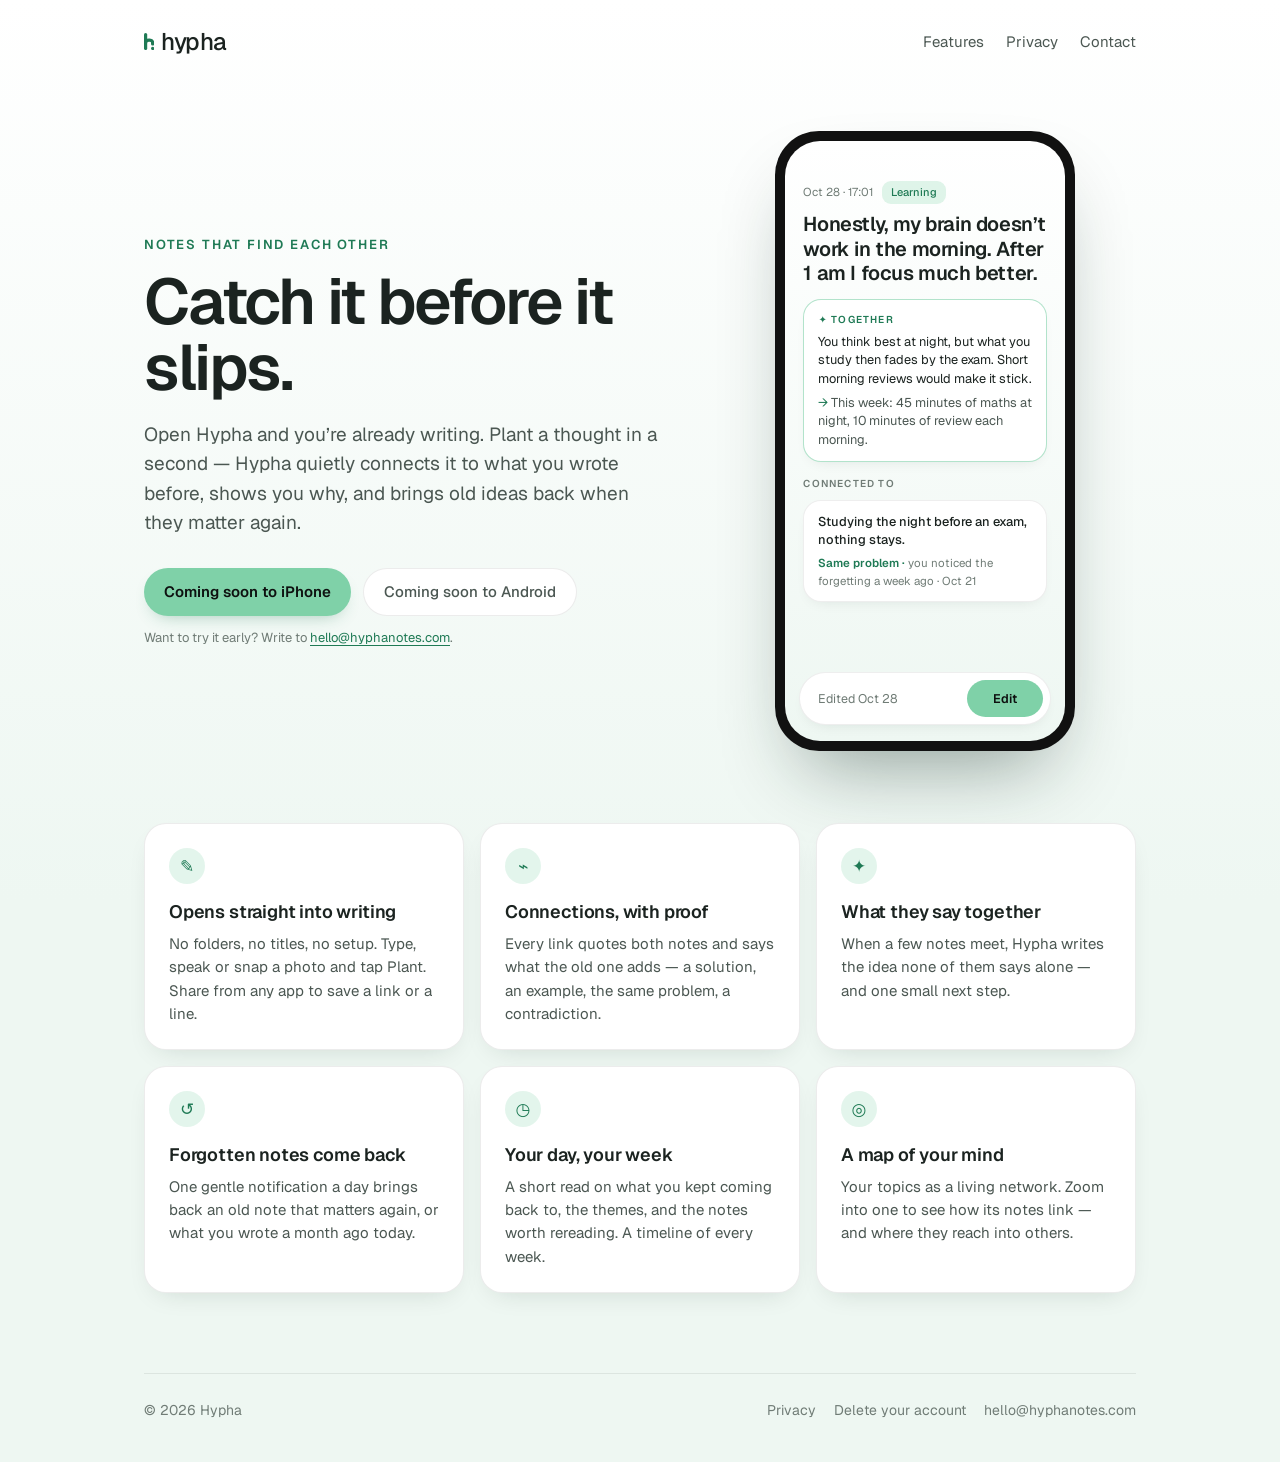
==== index.html @ 8966460c "Add files via upload" ====
<!doctype html>
<html lang="en">
<head>
<meta charset="utf-8">
<meta name="viewport" content="width=device-width, initial-scale=1">
<title>Hypha — notes that find each other</title>
<meta name="description" content="Plant a thought in a second. Hypha connects it to what you wrote before and brings old ideas back when they matter.">
<meta name="theme-color" content="#7FD1A8">
<link rel="icon" href="/favicon.png">
<link rel="apple-touch-icon" href="/apple-touch-icon.png">
<meta property="og:title" content="Hypha — notes that find each other">
<meta property="og:description" content="Plant a thought in a second. Hypha connects it to what you wrote before and brings old ideas back when they matter.">
<meta property="og:image" content="https://hyphanotes.com/icon-512.png">
<link rel="preconnect" href="https://fonts.googleapis.com">
<link rel="preconnect" href="https://fonts.gstatic.com" crossorigin>
<link href="https://fonts.googleapis.com/css2?family=Geist:wght@400;500;600&display=swap" rel="stylesheet">
<link rel="stylesheet" href="/style.css">
</head>
<body>
<div class="wrap">
<header class="top">
  <a class="lockup" href="/"><svg viewBox="308 172 408 680" aria-hidden="true"><path class="mark" d="M372 236 L372 788" stroke-width="128" stroke-linecap="round"/><path class="mark" d="M372 560 C372 430,652 410,652 560 L652 610" stroke-width="128" stroke-linecap="round"/><circle class="dot" cx="652" cy="788" r="64"/></svg>hypha</a>
  <nav class="nav"><a href="/#features">Features</a><a href="/privacy">Privacy</a><a href="mailto:hello@hyphanotes.com">Contact</a></nav>
</header>
<main>
<section class="hero">
  <div>
    <div class="eyebrow">Notes that find each other</div>
    <h1>Catch it before it slips.</h1>
    <p class="lede">Open Hypha and you’re already writing. Plant a thought in a second — Hypha quietly connects it to what you wrote before, shows you why, and brings old ideas back when they matter again.</p>
    <div class="stores">
      <span class="pill primary">Coming soon to iPhone</span>
      <span class="pill ghost">Coming soon to Android</span>
    </div>
    <p class="soon">Want to try it early? Write to <a href="mailto:hello@hyphanotes.com">hello@hyphanotes.com</a>.</p>
  </div>
  <div class="phone" aria-hidden="true">
    <div class="screen">
      <div class="meta">Oct 28 · 17:01 <span class="tag">Learning</span></div>
      <h3>Honestly, my brain doesn’t work in the morning. After 1 am I focus much better.</h3>
      <div class="card together">
        <div class="eb">✦ TOGETHER</div>
        <p>You think best at night, but what you study then fades by the exam. Short morning reviews would make it stick.</p>
        <p style="color:#4b5752"><span style="color:#1f7a55">→</span> This week: 45 minutes of maths at night, 10 minutes of review each morning.</p>
      </div>
      <div class="label">CONNECTED TO</div>
      <div class="card">
        <p style="margin:0;font-weight:500">Studying the night before an exam, nothing stays.</p>
        <div class="why"><b>Same problem ·</b> you noticed the forgetting a week ago · Oct 21</div>
      </div>
      <div class="bar"><span>Edited Oct 28</span><span>Edit</span></div>
    </div>
  </div>
</section>

<section class="features" id="features">
  <div class="feature"><div class="ico">✎</div><h2>Opens straight into writing</h2><p>No folders, no titles, no setup. Type, speak or snap a photo and tap Plant. Share from any app to save a link or a line.</p></div>
  <div class="feature"><div class="ico">⌁</div><h2>Connections, with proof</h2><p>Every link quotes both notes and says what the old one adds — a solution, an example, the same problem, a contradiction.</p></div>
  <div class="feature"><div class="ico">✦</div><h2>What they say together</h2><p>When a few notes meet, Hypha writes the idea none of them says alone — and one small next step.</p></div>
  <div class="feature"><div class="ico">↺</div><h2>Forgotten notes come back</h2><p>One gentle notification a day brings back an old note that matters again, or what you wrote a month ago today.</p></div>
  <div class="feature"><div class="ico">◷</div><h2>Your day, your week</h2><p>A short read on what you kept coming back to, the themes, and the notes worth rereading. A timeline of every week.</p></div>
  <div class="feature"><div class="ico">◎</div><h2>A map of your mind</h2><p>Your topics as a living network. Zoom into one to see how its notes link — and where they reach into others.</p></div>
</section>
</main>
<footer>
  <span>© 2026 Hypha</span>
  <span><a href="/privacy">Privacy</a><a href="/delete">Delete your account</a><a href="mailto:hello@hyphanotes.com">hello@hyphanotes.com</a></span>
</footer>
</div>
</body>
</html>
---- style.css ----
/* Hypha · hyphanotes.com — same tokens as the app (Mint #7FD1A8, Ink #0E1110) */
:root {
  --bg-top: #ffffff;
  --bg-bottom: #eef7f2;
  --text: #1b2320;
  --text2: #4b5752;
  --text3: #707c76;
  --accent: #1f7a55;
  --mint: #7fd1a8;
  --ink: #0e1110;
  --card: #ffffff;
  --line: rgba(14, 17, 16, .08);
  --shadow: 0 10px 28px -14px rgba(14, 40, 30, .18);
}
@media (prefers-color-scheme: dark) {
  :root {
    --bg-top: #0e1110;
    --bg-bottom: #0e1110;
    --text: #eef2ef;
    --text2: #b9c2bd;
    --text3: #87918c;
    --accent: #7fd1a8;
    --card: #181d1b;
    --line: rgba(255, 255, 255, .08);
    --shadow: 0 12px 30px -14px rgba(0, 0, 0, .7);
  }
}

* { box-sizing: border-box; margin: 0; padding: 0; }
html { -webkit-text-size-adjust: 100%; }
body {
  font-family: "Geist", "Inter", system-ui, -apple-system, "Segoe UI", sans-serif;
  color: var(--text);
  background: var(--bg-bottom) linear-gradient(var(--bg-top), var(--bg-bottom) 900px) no-repeat;
  line-height: 1.55;
  min-height: 100vh;
}
@media (prefers-color-scheme: dark) {
  body { background: #0e1110 radial-gradient(1200px 600px at 50% -200px, rgba(127, 209, 168, .10), transparent 70%) no-repeat; }
}
a { color: var(--accent); text-decoration-thickness: 1px; text-underline-offset: 3px; }

.wrap { max-width: 1040px; margin: 0 auto; padding: 0 24px; }

/* header */
.top { display: flex; align-items: center; justify-content: space-between; padding: 26px 0; }
.lockup { display: inline-flex; align-items: flex-start; color: var(--text); text-decoration: none; font-weight: 500; font-size: 24px; letter-spacing: -.02em; line-height: 1.3; }
.lockup svg { margin-top: calc(24px * .295); height: calc(24px * .71); width: auto; margin-right: calc(24px * .30); }
.lockup .mark { fill: none; stroke: var(--accent); }
.lockup .dot { fill: var(--accent); }
.nav { display: flex; gap: 22px; font-size: 15px; }
.nav a { color: var(--text2); text-decoration: none; }
.nav a:hover { color: var(--text); }

/* hero */
.hero { display: grid; grid-template-columns: 1.1fr .9fr; gap: 56px; align-items: center; padding: 48px 0 72px; }
.eyebrow { font-size: 13px; letter-spacing: .14em; text-transform: uppercase; color: var(--accent); font-weight: 600; }
h1 { font-size: clamp(40px, 6vw, 64px); line-height: 1.04; letter-spacing: -.035em; font-weight: 600; margin: 14px 0 18px; }
.lede { font-size: 19px; color: var(--text2); max-width: 30em; }
.stores { display: flex; gap: 12px; flex-wrap: wrap; margin-top: 30px; }
.pill { display: inline-flex; align-items: center; gap: 10px; height: 48px; padding: 0 20px; border-radius: 24px; font-size: 15px; font-weight: 600; text-decoration: none; }
.pill.primary { background: var(--mint); color: var(--ink); box-shadow: 0 8px 18px -10px rgba(31, 122, 85, .45); }
.pill.ghost { background: var(--card); color: var(--text2); border: 1px solid var(--line); font-weight: 500; }
.soon { font-size: 13px; color: var(--text3); margin-top: 12px; }

/* phone mock */
.phone { justify-self: center; width: 300px; border-radius: 44px; padding: 10px; background: #111; box-shadow: 0 40px 80px -30px rgba(14, 40, 30, .45); }
.screen { border-radius: 35px; overflow: hidden; background: linear-gradient(#fff, #eef7f2); color: #1b2320; padding: 40px 18px 84px; min-height: 600px; position: relative; font-size: 14px; }
.screen .meta { font-size: 11.5px; color: #707c76; }
.screen .tag { display: inline-block; padding: 3px 9px; border-radius: 9px; background: rgba(127, 209, 168, .25); color: #1f7a55; font-weight: 500; font-size: 11px; margin-left: 6px; }
.screen h3 { font-size: 20px; line-height: 1.22; letter-spacing: -.02em; font-weight: 600; margin: 8px 0 14px; }
.card { background: #fff; border: 1px solid rgba(14, 17, 16, .07); border-radius: 18px; padding: 12px 14px; box-shadow: 0 6px 16px -10px rgba(14, 40, 30, .16); margin-bottom: 10px; }
.card.together { border-color: rgba(127, 209, 168, .6); }
.card .eb { font-size: 10px; letter-spacing: .12em; font-weight: 600; color: #1f7a55; }
.card p { font-size: 12.8px; line-height: 1.45; margin-top: 5px; }
.card .why { font-size: 11.5px; color: #707c76; margin-top: 4px; }
.card .why b { color: #1f7a55; font-weight: 600; }
.label { font-size: 10px; letter-spacing: .12em; color: #707c76; font-weight: 600; margin: 14px 0 8px; }
.bar { position: absolute; left: 14px; right: 14px; bottom: 16px; display: flex; align-items: center; justify-content: space-between; background: #fff; border: 1px solid rgba(14, 17, 16, .07); border-radius: 30px; padding: 7px 7px 7px 18px; box-shadow: 0 6px 16px -10px rgba(14, 40, 30, .16); font-size: 12.5px; color: #707c76; }
.bar span:last-child { background: #7fd1a8; color: #0e1110; font-weight: 600; padding: 9px 26px; border-radius: 20px; }

/* features */
.features { display: grid; grid-template-columns: repeat(3, 1fr); gap: 16px; padding-bottom: 80px; }
.feature { background: var(--card); border: 1px solid var(--line); border-radius: 22px; padding: 24px; box-shadow: var(--shadow); }
.feature .ico { width: 36px; height: 36px; border-radius: 18px; background: rgba(127, 209, 168, .22); display: flex; align-items: center; justify-content: center; color: var(--accent); font-size: 17px; margin-bottom: 14px; }
.feature h2 { font-size: 18px; letter-spacing: -.01em; font-weight: 600; margin-bottom: 6px; }
.feature p { font-size: 15px; color: var(--text2); }

/* long text pages */
.doc { max-width: 720px; padding: 30px 0 80px; }
.doc h1 { font-size: clamp(34px, 5vw, 46px); }
.doc .updated { color: var(--text3); font-size: 14px; margin-bottom: 30px; }
.doc .summary { background: var(--card); border: 1px solid var(--line); border-radius: 20px; padding: 20px 22px; box-shadow: var(--shadow); margin-bottom: 36px; }
.doc .summary li { margin: 4px 0 4px 18px; color: var(--text2); }
.doc h2 { font-size: 21px; letter-spacing: -.01em; font-weight: 600; margin: 34px 0 10px; }
.doc p, .doc li { font-size: 16px; color: var(--text2); }
.doc p + p { margin-top: 10px; }
.doc ul { margin: 8px 0 0 20px; }
.doc li { margin: 5px 0; }
.doc strong { color: var(--text); font-weight: 600; }
.steps { counter-reset: s; list-style: none; margin: 14px 0 0 !important; }
.steps li { counter-increment: s; position: relative; padding-left: 40px; margin: 12px 0; }
.steps li::before { content: counter(s); position: absolute; left: 0; top: 0; width: 26px; height: 26px; border-radius: 13px; background: var(--mint); color: var(--ink); font-weight: 600; font-size: 14px; display: flex; align-items: center; justify-content: center; }

footer { border-top: 1px solid var(--line); padding: 26px 0 40px; font-size: 14px; color: var(--text3); display: flex; justify-content: space-between; gap: 16px; flex-wrap: wrap; }
footer a { color: var(--text3); text-decoration: none; margin-left: 18px; }
footer a:hover { color: var(--text); }

@media (max-width: 860px) {
  .hero { grid-template-columns: 1fr; gap: 44px; padding-top: 24px; }
  .features { grid-template-columns: 1fr; }
  .nav { gap: 14px; font-size: 14px; }
  footer a { margin: 0 14px 0 0; }
}
@media (max-width: 380px) {
  .phone { width: 100%; }
}
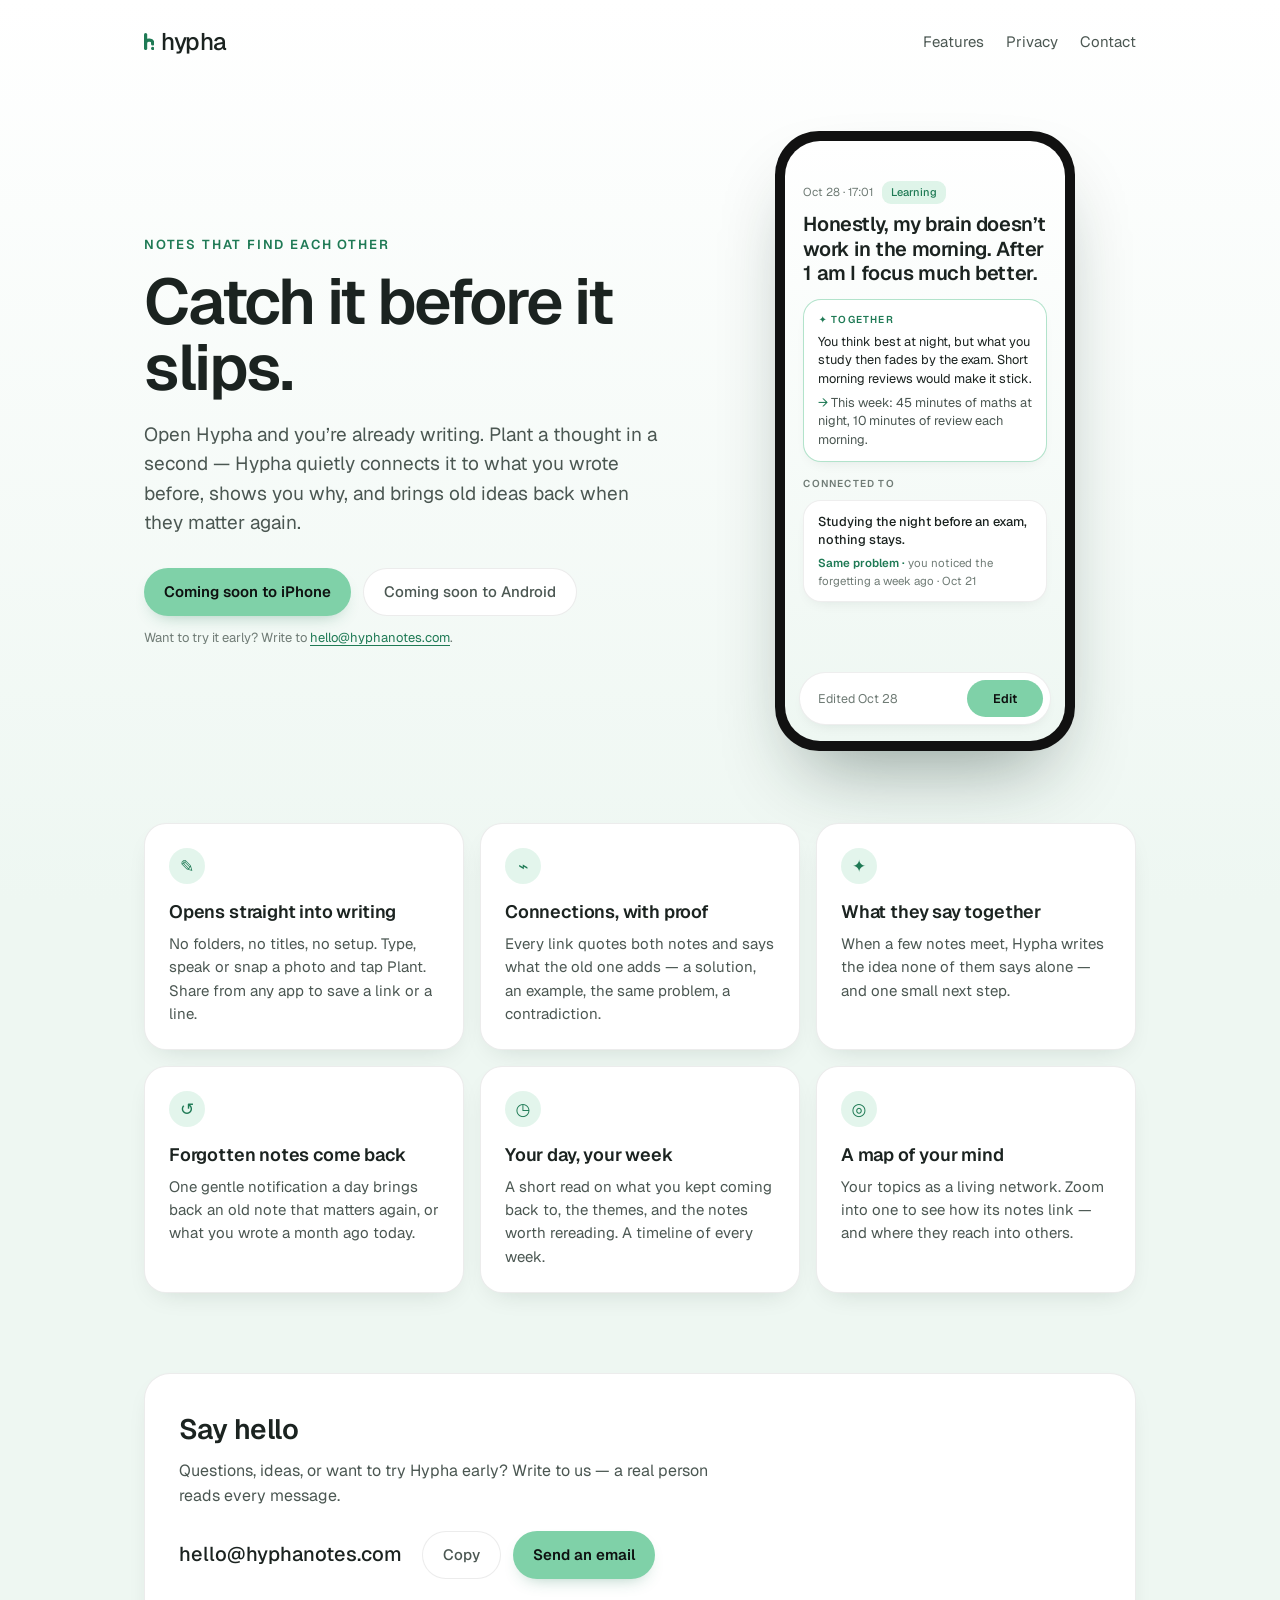
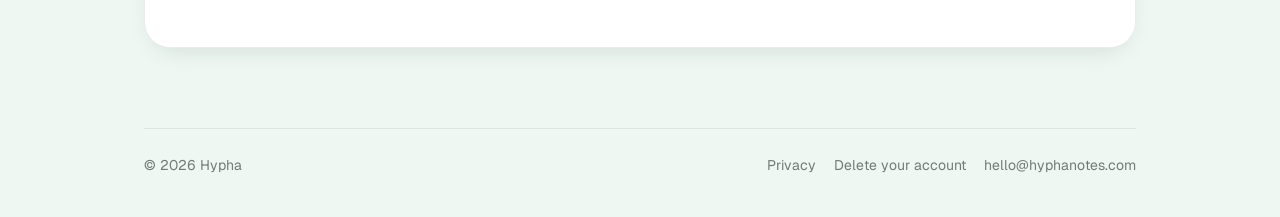
==== commit bdd41f55: "Add files via upload" ====
--- a/index.html
+++ b/index.html
@@ -20,7 +20,7 @@
 <div class="wrap">
 <header class="top">
   <a class="lockup" href="/"><svg viewBox="308 172 408 680" aria-hidden="true"><path class="mark" d="M372 236 L372 788" stroke-width="128" stroke-linecap="round"/><path class="mark" d="M372 560 C372 430,652 410,652 560 L652 610" stroke-width="128" stroke-linecap="round"/><circle class="dot" cx="652" cy="788" r="64"/></svg>hypha</a>
-  <nav class="nav"><a href="/#features">Features</a><a href="/privacy">Privacy</a><a href="mailto:hello@hyphanotes.com">Contact</a></nav>
+  <nav class="nav"><a href="/#features">Features</a><a href="/privacy">Privacy</a><a href="/#contact">Contact</a></nav>
 </header>
 <main>
 <section class="hero">
@@ -61,6 +61,32 @@
   <div class="feature"><div class="ico">◷</div><h2>Your day, your week</h2><p>A short read on what you kept coming back to, the themes, and the notes worth rereading. A timeline of every week.</p></div>
   <div class="feature"><div class="ico">◎</div><h2>A map of your mind</h2><p>Your topics as a living network. Zoom into one to see how its notes link — and where they reach into others.</p></div>
 </section>
+
+<section class="contact" id="contact">
+  <h2>Say hello</h2>
+  <p>Questions, ideas, or want to try Hypha early? Write to us — a real person reads every message.</p>
+  <div class="mail">
+    <span class="addr" id="addr">hello@hyphanotes.com</span>
+    <button class="pill ghost" type="button" id="copy">Copy</button>
+    <a class="pill primary" href="mailto:hello@hyphanotes.com">Send an email</a>
+  </div>
+  <p class="soon" id="copied" aria-live="polite"></p>
+</section>
+<script>
+  document.getElementById('copy').addEventListener('click', async () => {
+    const out = document.getElementById('copied');
+    try {
+      await navigator.clipboard.writeText('hello@hyphanotes.com');
+      out.textContent = 'Copied — paste it into your email.';
+    } catch (e) {
+      // Older browsers: select the address so it can be copied by hand.
+      const r = document.createRange();
+      r.selectNodeContents(document.getElementById('addr'));
+      const sel = window.getSelection(); sel.removeAllRanges(); sel.addRange(r);
+      out.textContent = 'Selected — press Ctrl+C (or ⌘C) to copy.';
+    }
+  });
+</script>
 </main>
 <footer>
   <span>© 2026 Hypha</span>
--- a/style.css
+++ b/style.css
@@ -86,6 +86,15 @@
 .feature h2 { font-size: 18px; letter-spacing: -.01em; font-weight: 600; margin-bottom: 6px; }
 .feature p { font-size: 15px; color: var(--text2); }
 
+/* contact */
+.contact { background: var(--card); border: 1px solid var(--line); border-radius: 26px; box-shadow: var(--shadow); padding: 34px; margin-bottom: 80px; scroll-margin-top: 24px; }
+.contact h2 { font-size: 28px; letter-spacing: -.02em; font-weight: 600; margin-bottom: 8px; }
+.contact > p { color: var(--text2); font-size: 16px; max-width: 34em; }
+.contact .mail { display: flex; flex-wrap: wrap; align-items: center; gap: 12px; margin-top: 22px; }
+.contact .addr { font-size: 20px; font-weight: 500; color: var(--text); margin-right: 8px; user-select: all; }
+.contact button.pill { font-family: inherit; cursor: pointer; }
+.contact .soon { min-height: 1.4em; }
+
 /* long text pages */
 .doc { max-width: 720px; padding: 30px 0 80px; }
 .doc h1 { font-size: clamp(34px, 5vw, 46px); }
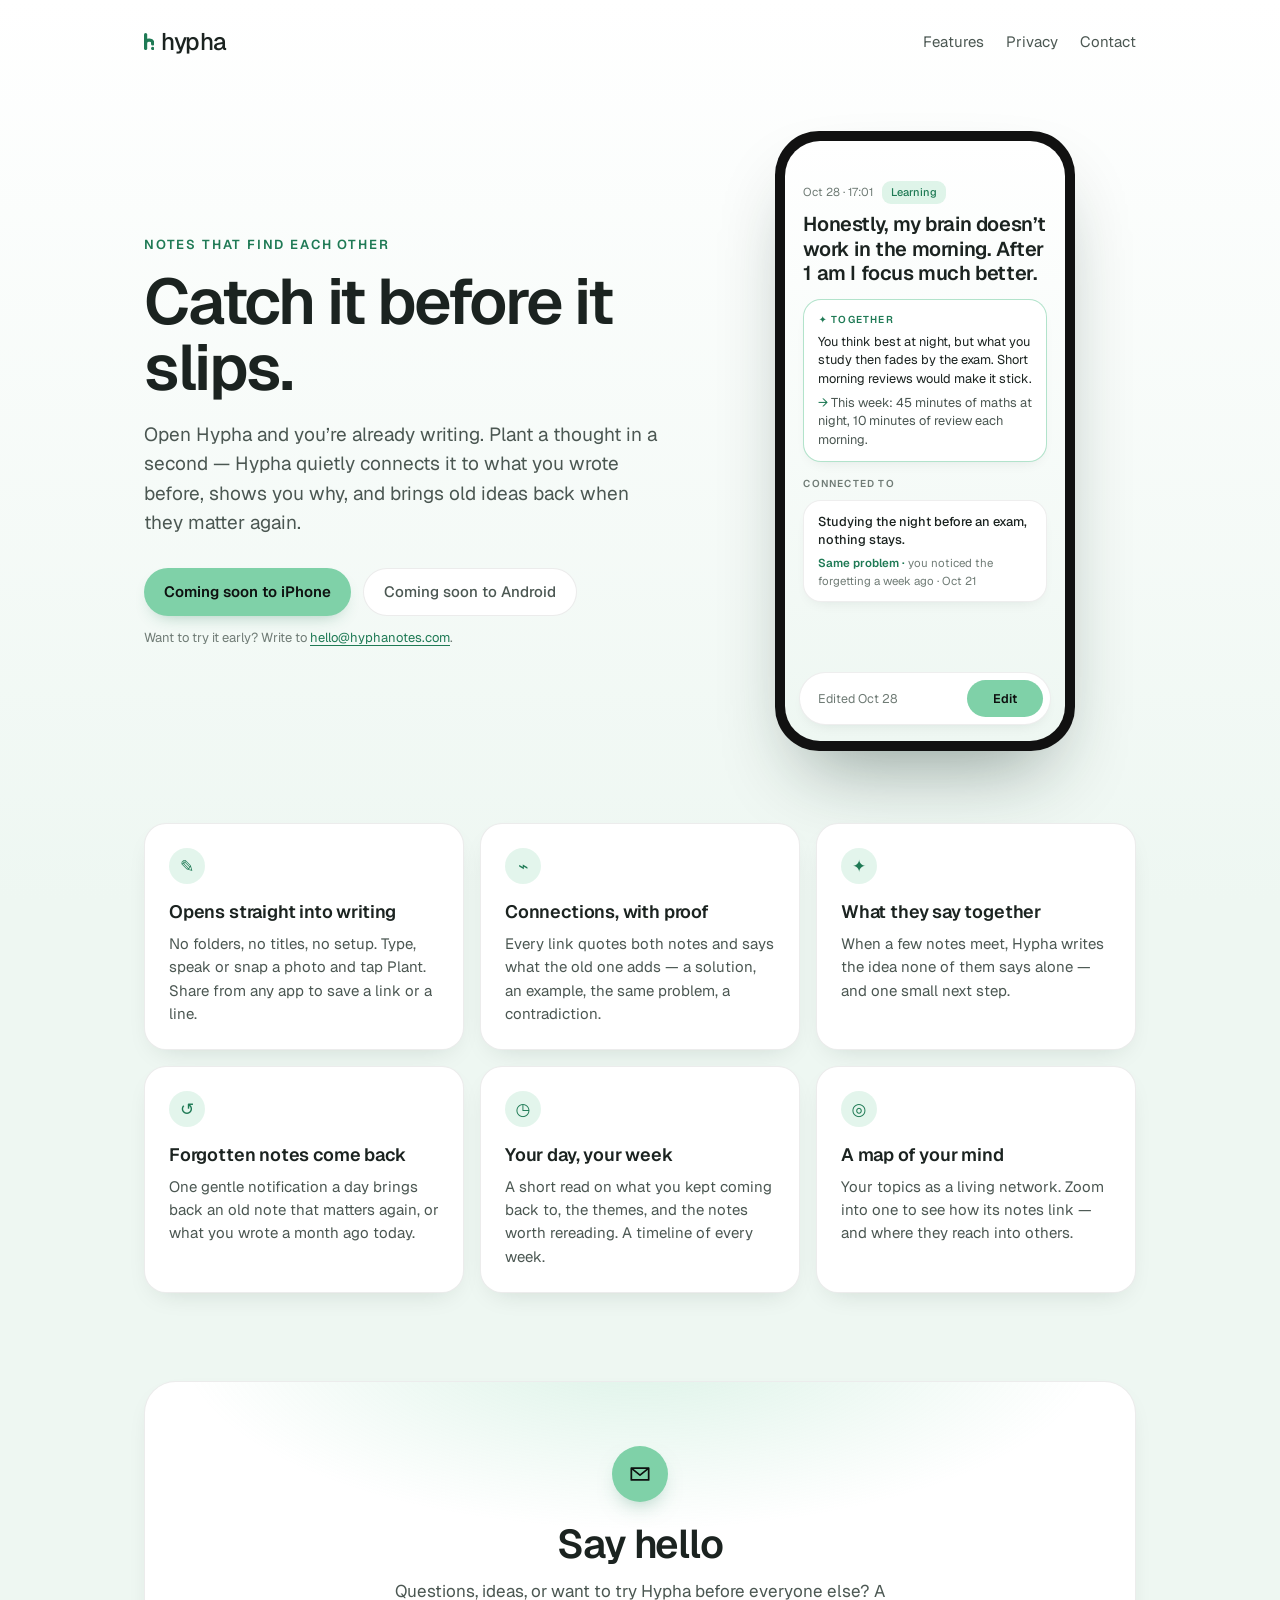
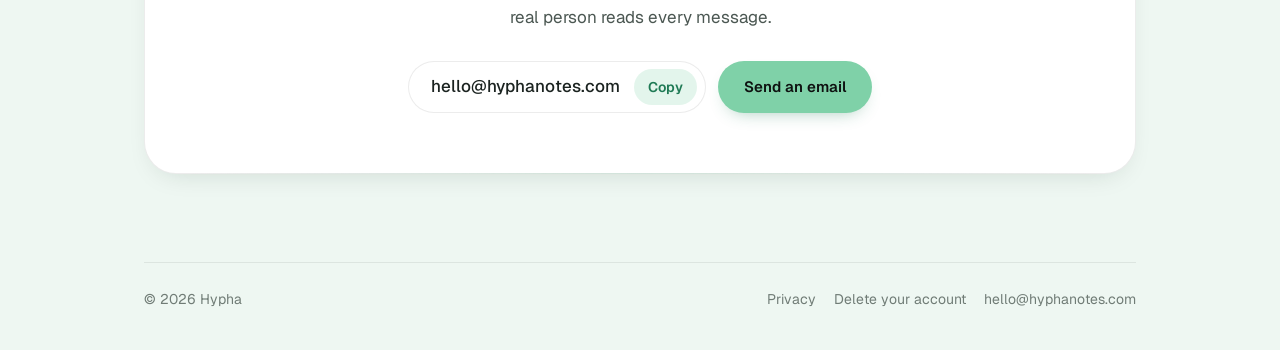
==== commit 5af999e3: "Add files via upload" ====
--- a/index.html
+++ b/index.html
@@ -14,7 +14,7 @@
 <link rel="preconnect" href="https://fonts.googleapis.com">
 <link rel="preconnect" href="https://fonts.gstatic.com" crossorigin>
 <link href="https://fonts.googleapis.com/css2?family=Geist:wght@400;500;600&display=swap" rel="stylesheet">
-<link rel="stylesheet" href="/style.css">
+<link rel="stylesheet" href="/style.css?v=3">
 </head>
 <body>
 <div class="wrap">
@@ -63,29 +63,36 @@
 </section>
 
 <section class="contact" id="contact">
+  <div class="contact-mark" aria-hidden="true">
+    <svg viewBox="0 0 24 24"><path d="M4 6.5h16v11H4z" fill="none" stroke="currentColor" stroke-width="1.6" stroke-linejoin="round"/><path d="M4.5 7l7.5 6 7.5-6" fill="none" stroke="currentColor" stroke-width="1.6" stroke-linecap="round" stroke-linejoin="round"/></svg>
+  </div>
   <h2>Say hello</h2>
-  <p>Questions, ideas, or want to try Hypha early? Write to us — a real person reads every message.</p>
+  <p>Questions, ideas, or want to try Hypha before everyone else? A real person reads every message.</p>
   <div class="mail">
-    <span class="addr" id="addr">hello@hyphanotes.com</span>
-    <button class="pill ghost" type="button" id="copy">Copy</button>
+    <button class="addr" type="button" id="copy" title="Copy address">
+      <span id="addr">hello@hyphanotes.com</span>
+      <span class="copy-label" id="copyLabel">Copy</span>
+    </button>
     <a class="pill primary" href="mailto:hello@hyphanotes.com">Send an email</a>
   </div>
-  <p class="soon" id="copied" aria-live="polite"></p>
 </section>
 <script>
-  document.getElementById('copy').addEventListener('click', async () => {
-    const out = document.getElementById('copied');
-    try {
-      await navigator.clipboard.writeText('hello@hyphanotes.com');
-      out.textContent = 'Copied — paste it into your email.';
-    } catch (e) {
-      // Older browsers: select the address so it can be copied by hand.
-      const r = document.createRange();
-      r.selectNodeContents(document.getElementById('addr'));
-      const sel = window.getSelection(); sel.removeAllRanges(); sel.addRange(r);
-      out.textContent = 'Selected — press Ctrl+C (or ⌘C) to copy.';
-    }
-  });
+  (function () {
+    const btn = document.getElementById('copy'), label = document.getElementById('copyLabel');
+    btn.addEventListener('click', async () => {
+      try {
+        await navigator.clipboard.writeText('hello@hyphanotes.com');
+        label.textContent = 'Copied ✓';
+      } catch (e) {
+        const r = document.createRange();
+        r.selectNodeContents(document.getElementById('addr'));
+        const sel = window.getSelection(); sel.removeAllRanges(); sel.addRange(r);
+        label.textContent = 'Press Ctrl+C';
+      }
+      btn.classList.add('done');
+      setTimeout(() => { label.textContent = 'Copy'; btn.classList.remove('done'); }, 2200);
+    });
+  })();
 </script>
 </main>
 <footer>
--- a/style.css
+++ b/style.css
@@ -87,13 +87,39 @@
 .feature p { font-size: 15px; color: var(--text2); }
 
 /* contact */
-.contact { background: var(--card); border: 1px solid var(--line); border-radius: 26px; box-shadow: var(--shadow); padding: 34px; margin-bottom: 80px; scroll-margin-top: 24px; }
-.contact h2 { font-size: 28px; letter-spacing: -.02em; font-weight: 600; margin-bottom: 8px; }
-.contact > p { color: var(--text2); font-size: 16px; max-width: 34em; }
-.contact .mail { display: flex; flex-wrap: wrap; align-items: center; gap: 12px; margin-top: 22px; }
-.contact .addr { font-size: 20px; font-weight: 500; color: var(--text); margin-right: 8px; user-select: all; }
-.contact button.pill { font-family: inherit; cursor: pointer; }
-.contact .soon { min-height: 1.4em; }
+.contact {
+  position: relative; overflow: hidden; text-align: center;
+  padding: 64px 28px 60px; margin: 8px 0 88px; scroll-margin-top: 24px;
+  border-radius: 32px; border: 1px solid var(--line); box-shadow: var(--shadow);
+  background: radial-gradient(640px 260px at 50% -40px, rgba(127, 209, 168, .28), transparent 72%), var(--card);
+}
+.contact-mark {
+  width: 56px; height: 56px; margin: 0 auto 20px; border-radius: 28px;
+  display: flex; align-items: center; justify-content: center;
+  background: var(--mint); color: var(--ink);
+  box-shadow: 0 10px 24px -12px rgba(31, 122, 85, .6);
+}
+.contact-mark svg { width: 26px; height: 26px; }
+.contact h2 { font-size: clamp(30px, 4vw, 40px); letter-spacing: -.03em; font-weight: 600; line-height: 1.1; }
+.contact > p { color: var(--text2); font-size: 17px; max-width: 30em; margin: 12px auto 0; }
+.contact .mail { display: flex; flex-wrap: wrap; justify-content: center; align-items: center; gap: 12px; margin-top: 30px; }
+.contact .addr {
+  display: inline-flex; align-items: center; gap: 14px; height: 52px; padding: 0 8px 0 22px;
+  border-radius: 26px; border: 1px solid var(--line); background: var(--bg-top);
+  font-family: inherit; font-size: 17px; font-weight: 500; line-height: 1; color: var(--text); cursor: pointer;
+  transition: border-color .2s, transform .15s;
+}
+.contact .addr:hover { border-color: var(--accent); }
+.contact .addr:active { transform: scale(.98); }
+.contact .copy-label {
+  height: 36px; padding: 0 14px; border-radius: 18px; display: inline-flex; align-items: center;
+  background: rgba(127, 209, 168, .22); color: var(--accent); font-size: 14px; font-weight: 600;
+}
+.contact .addr.done .copy-label { background: var(--mint); color: var(--ink); }
+.contact .pill.primary { height: 52px; padding: 0 26px; border-radius: 26px; }
+@media (prefers-color-scheme: dark) {
+  .contact .addr { background: #121614; }
+}
 
 /* long text pages */
 .doc { max-width: 720px; padding: 30px 0 80px; }
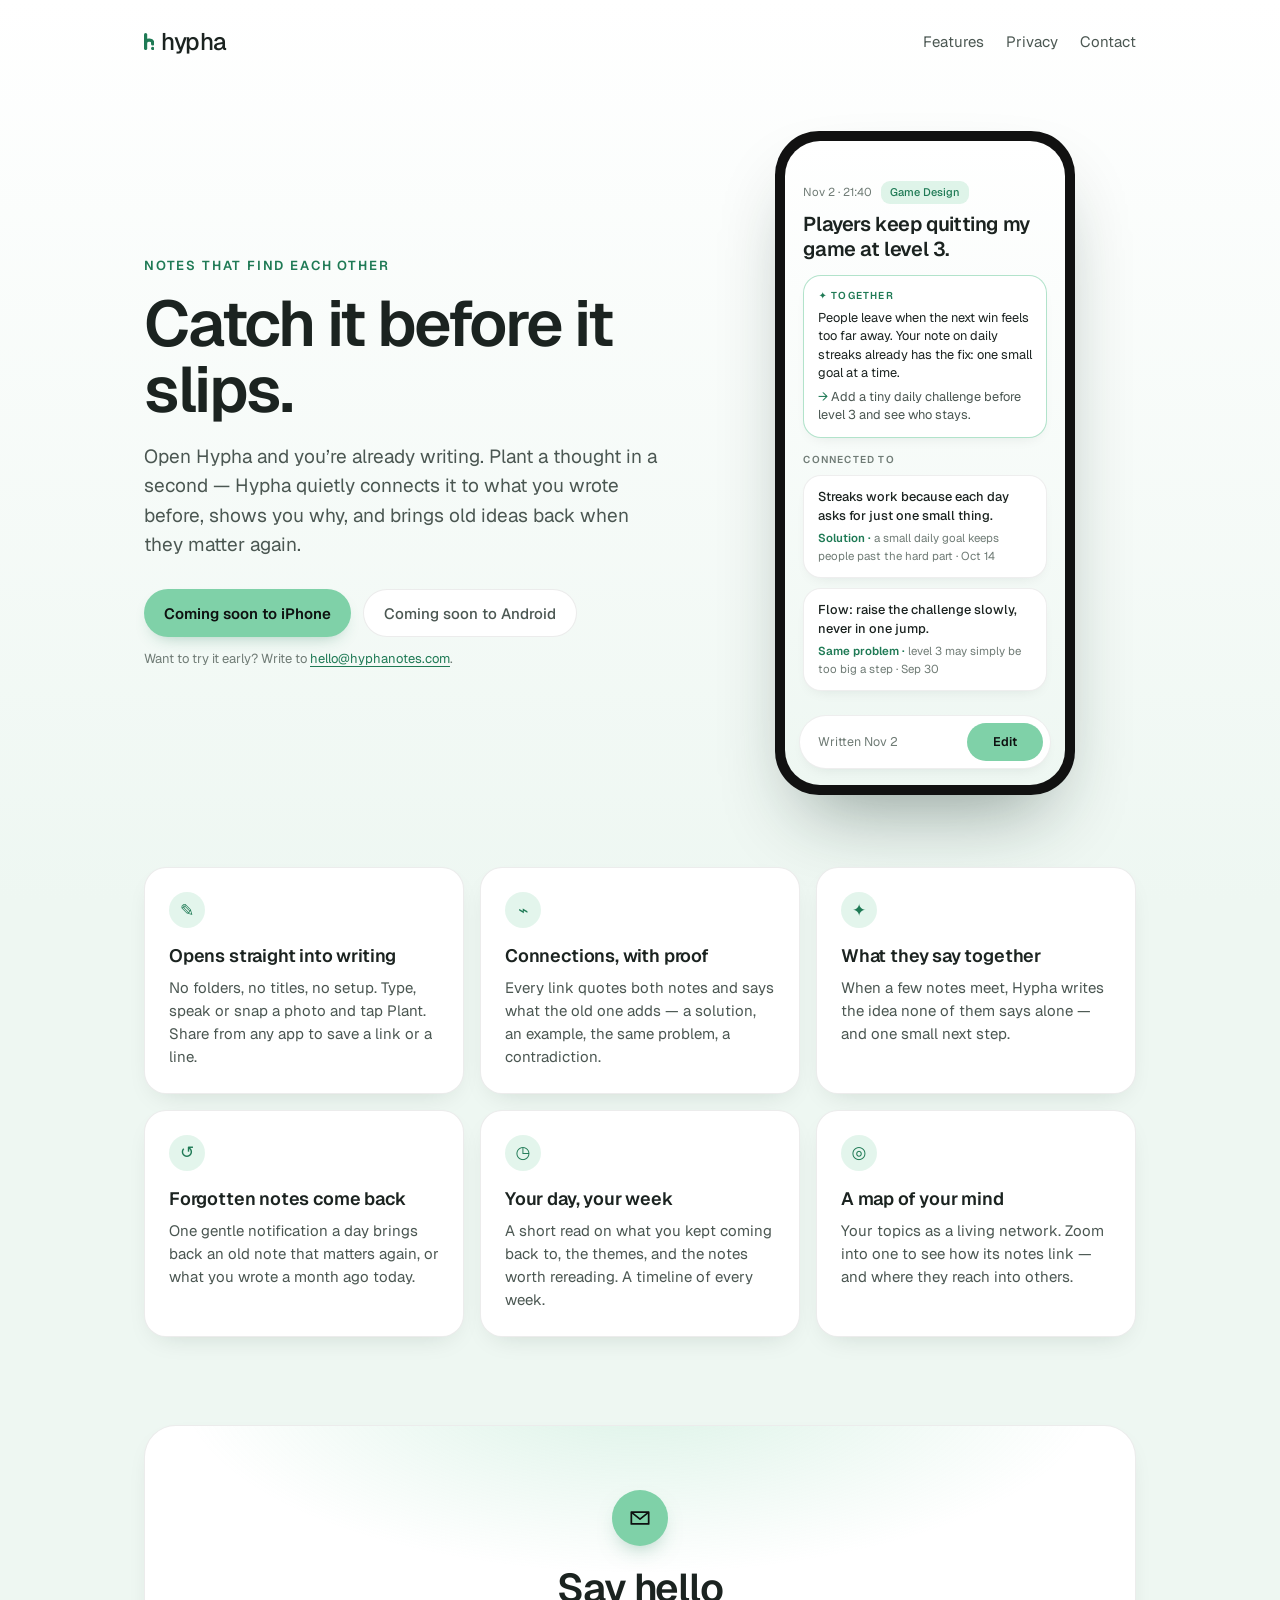
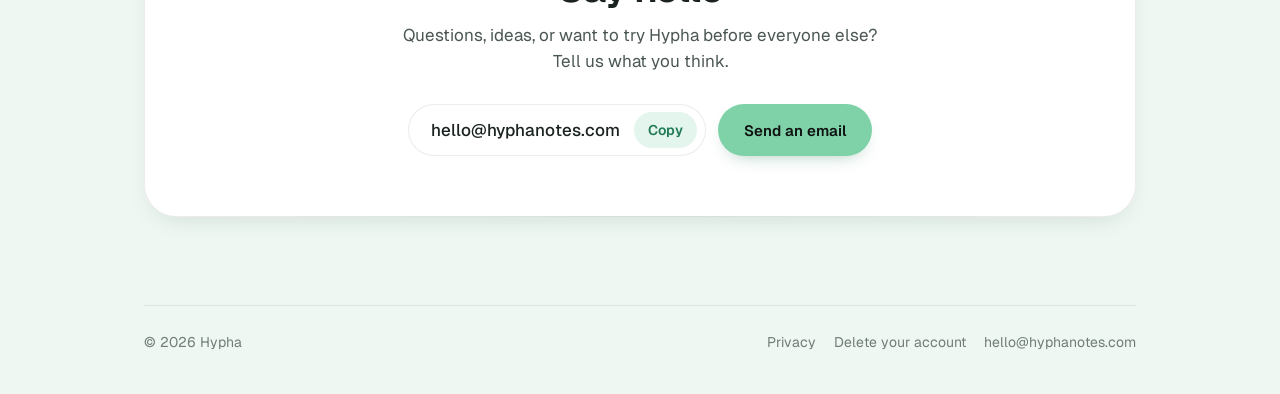
==== commit 1a53c0c4: "Add files via upload" ====
--- a/index.html
+++ b/index.html
@@ -14,7 +14,7 @@
 <link rel="preconnect" href="https://fonts.googleapis.com">
 <link rel="preconnect" href="https://fonts.gstatic.com" crossorigin>
 <link href="https://fonts.googleapis.com/css2?family=Geist:wght@400;500;600&display=swap" rel="stylesheet">
-<link rel="stylesheet" href="/style.css?v=3">
+<link rel="stylesheet" href="/style.css?v=4">
 </head>
 <body>
 <div class="wrap">
@@ -36,19 +36,23 @@
   </div>
   <div class="phone" aria-hidden="true">
     <div class="screen">
-      <div class="meta">Oct 28 · 17:01 <span class="tag">Learning</span></div>
-      <h3>Honestly, my brain doesn’t work in the morning. After 1 am I focus much better.</h3>
+      <div class="meta">Nov 2 · 21:40 <span class="tag">Game Design</span></div>
+      <h3>Players keep quitting my game at level 3.</h3>
       <div class="card together">
         <div class="eb">✦ TOGETHER</div>
-        <p>You think best at night, but what you study then fades by the exam. Short morning reviews would make it stick.</p>
-        <p style="color:#4b5752"><span style="color:#1f7a55">→</span> This week: 45 minutes of maths at night, 10 minutes of review each morning.</p>
+        <p>People leave when the next win feels too far away. Your note on daily streaks already has the fix: one small goal at a time.</p>
+        <p style="color:#4b5752"><span style="color:#1f7a55">→</span> Add a tiny daily challenge before level 3 and see who stays.</p>
       </div>
       <div class="label">CONNECTED TO</div>
       <div class="card">
-        <p style="margin:0;font-weight:500">Studying the night before an exam, nothing stays.</p>
-        <div class="why"><b>Same problem ·</b> you noticed the forgetting a week ago · Oct 21</div>
+        <p style="margin:0;font-weight:500">Streaks work because each day asks for just one small thing.</p>
+        <div class="why"><b>Solution ·</b> a small daily goal keeps people past the hard part · Oct 14</div>
       </div>
-      <div class="bar"><span>Edited Oct 28</span><span>Edit</span></div>
+      <div class="card">
+        <p style="margin:0;font-weight:500">Flow: raise the challenge slowly, never in one jump.</p>
+        <div class="why"><b>Same problem ·</b> level 3 may simply be too big a step · Sep 30</div>
+      </div>
+      <div class="bar"><span>Written Nov 2</span><span>Edit</span></div>
     </div>
   </div>
 </section>
@@ -67,7 +71,7 @@
     <svg viewBox="0 0 24 24"><path d="M4 6.5h16v11H4z" fill="none" stroke="currentColor" stroke-width="1.6" stroke-linejoin="round"/><path d="M4.5 7l7.5 6 7.5-6" fill="none" stroke="currentColor" stroke-width="1.6" stroke-linecap="round" stroke-linejoin="round"/></svg>
   </div>
   <h2>Say hello</h2>
-  <p>Questions, ideas, or want to try Hypha before everyone else? A real person reads every message.</p>
+  <p>Questions, ideas, or want to try Hypha before everyone else?<br>Tell us what you think.</p>
   <div class="mail">
     <button class="addr" type="button" id="copy" title="Copy address">
       <span id="addr">hello@hyphanotes.com</span>
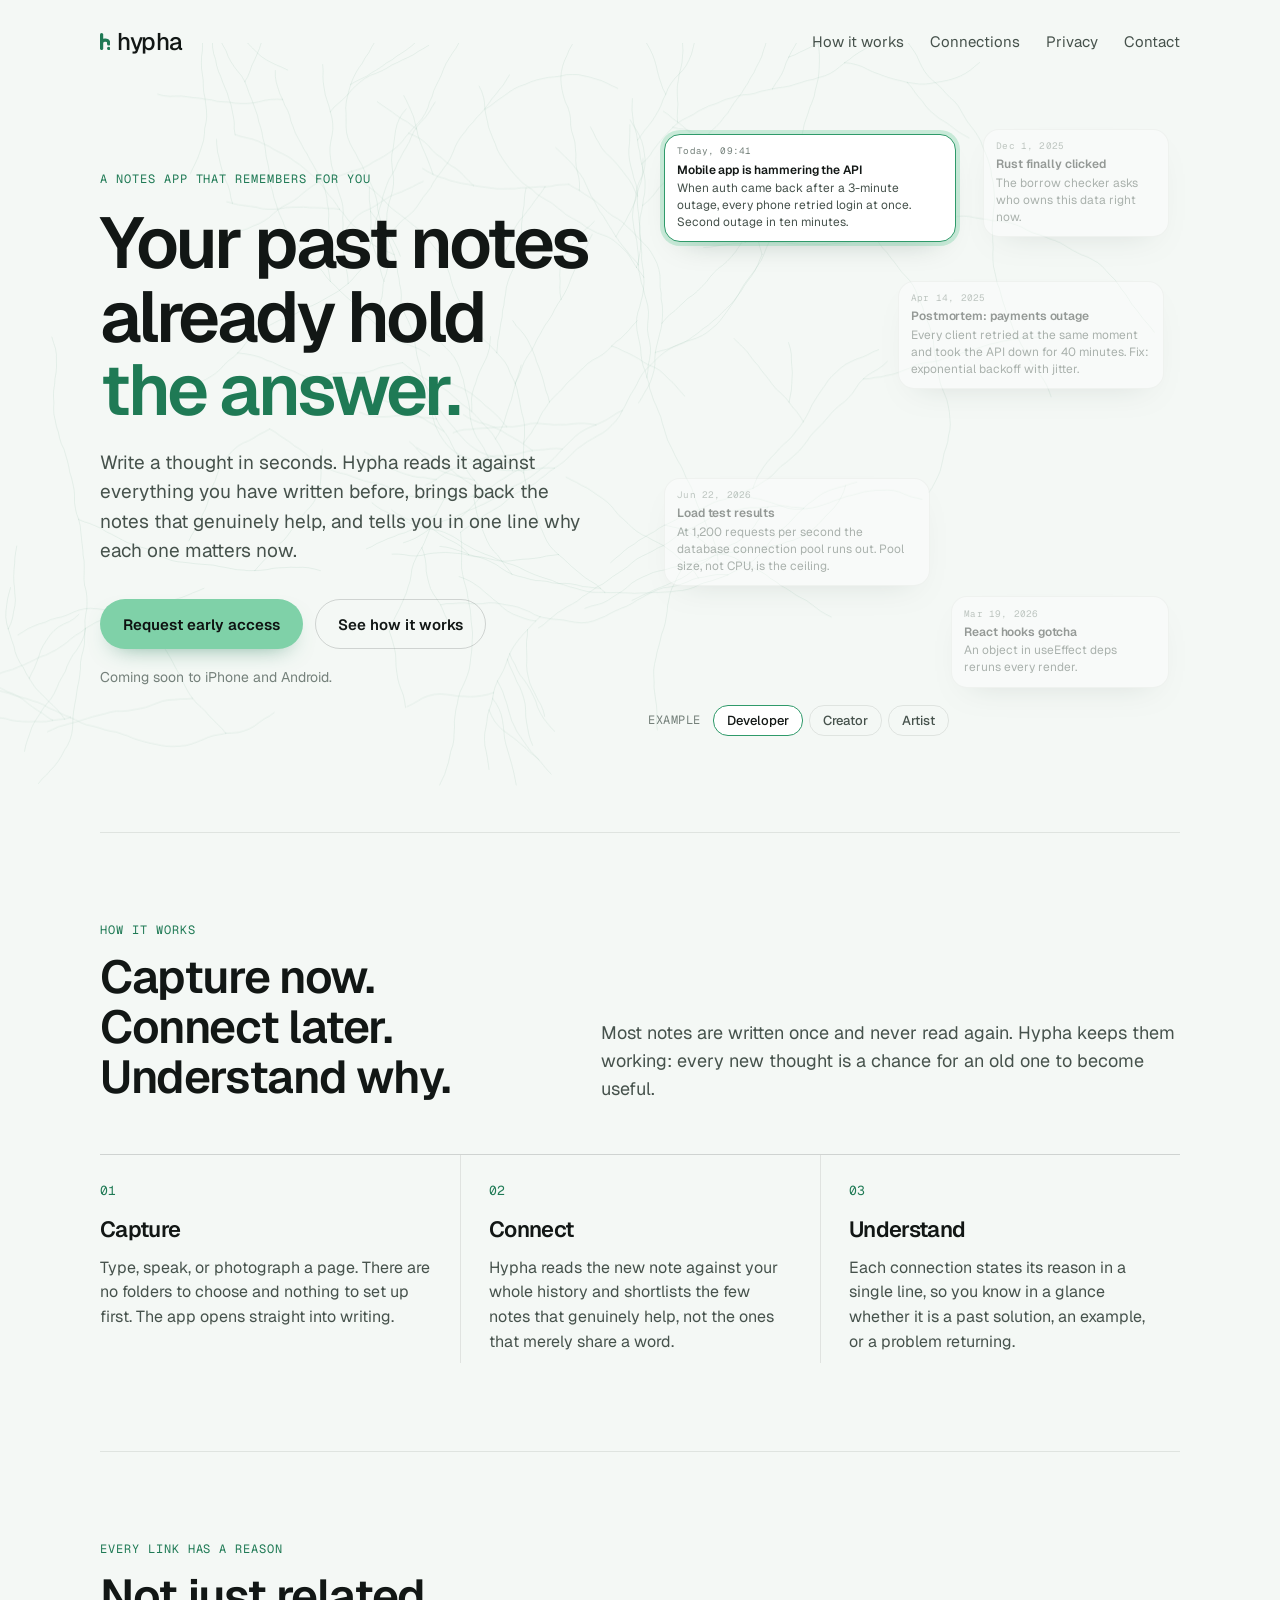
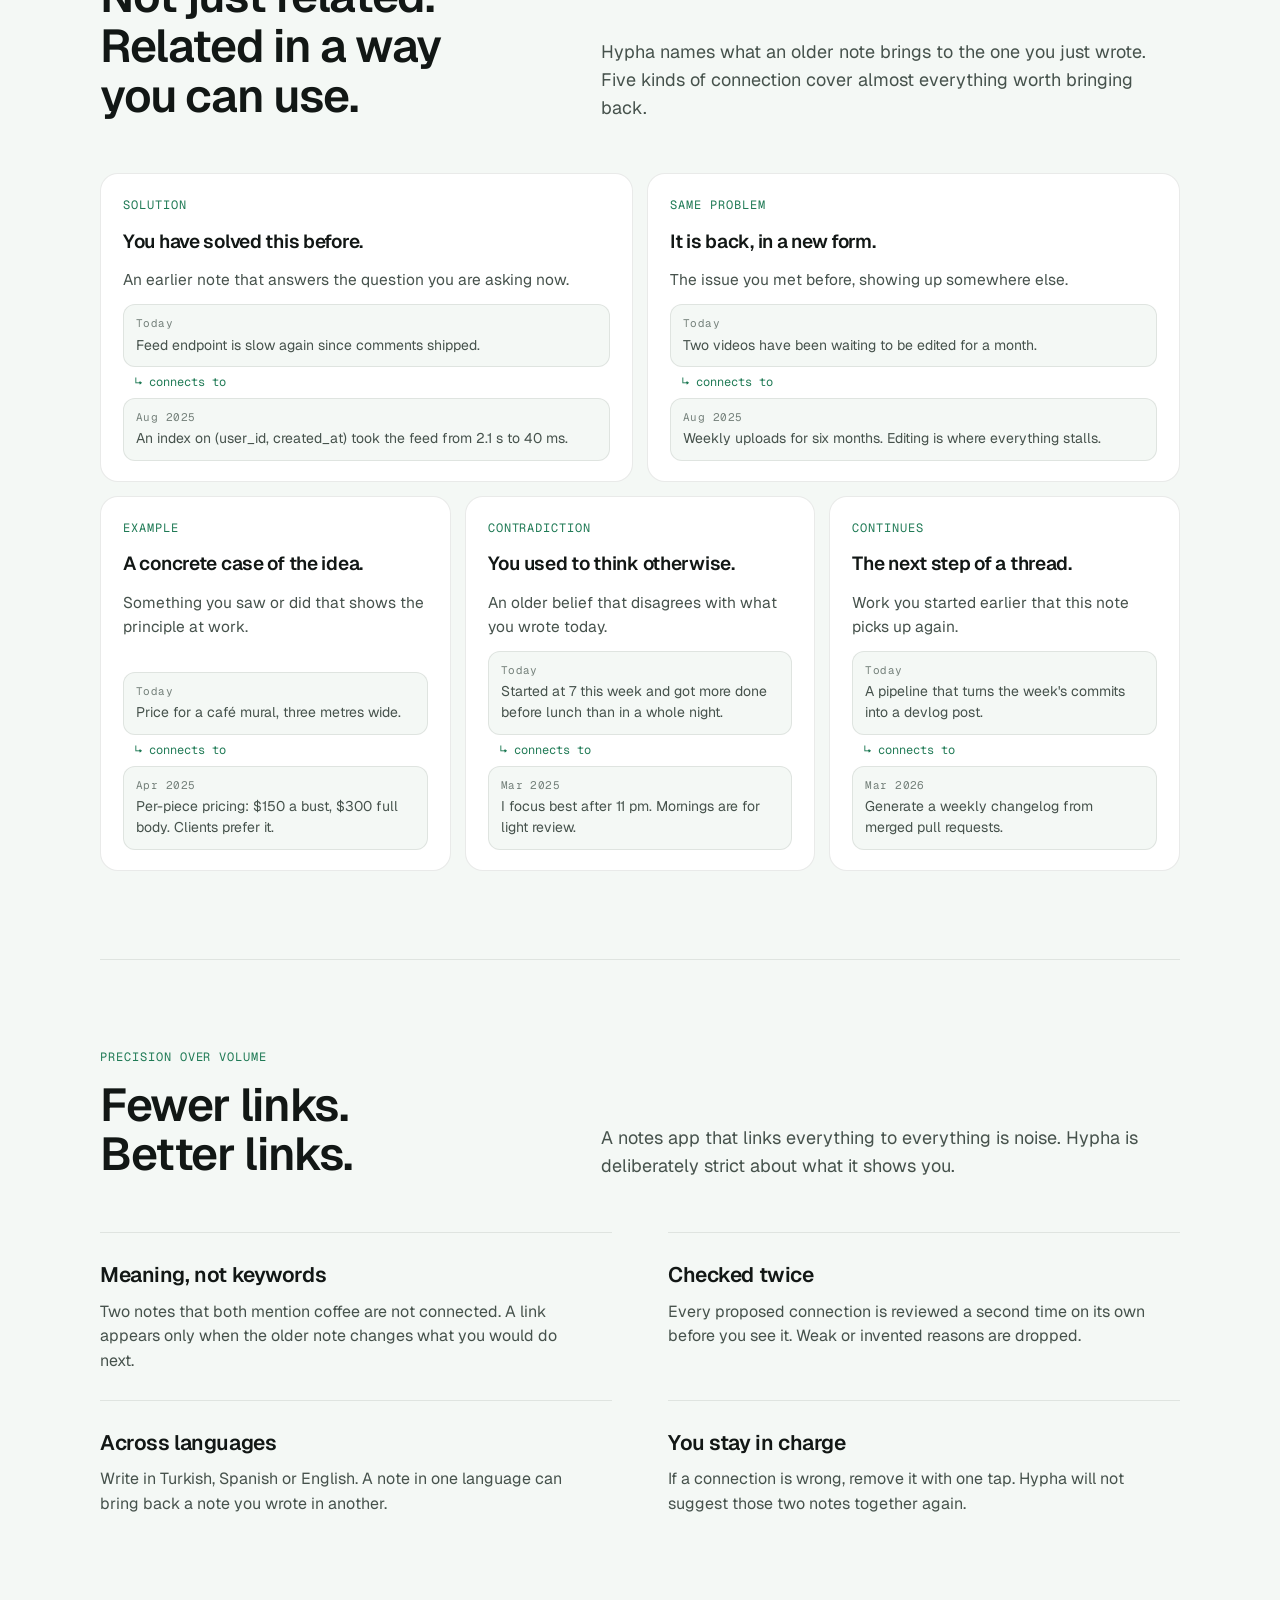
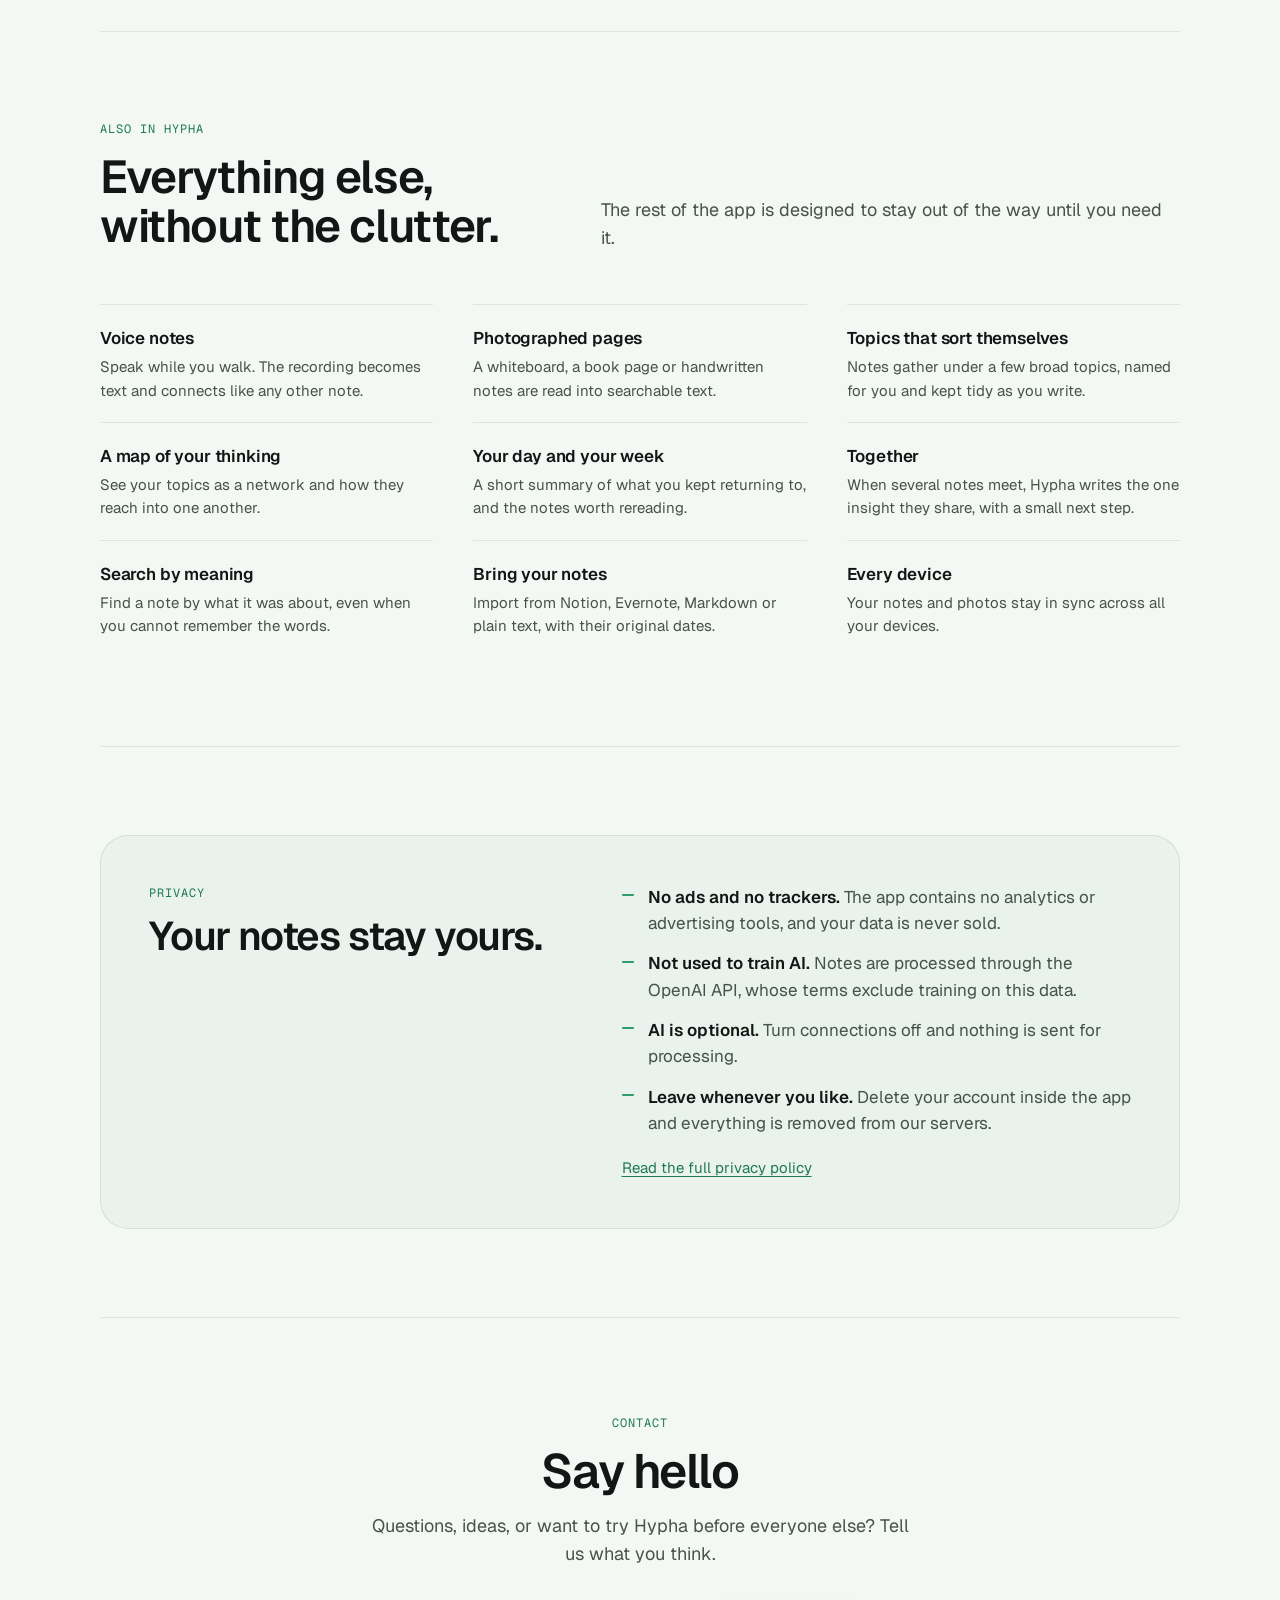
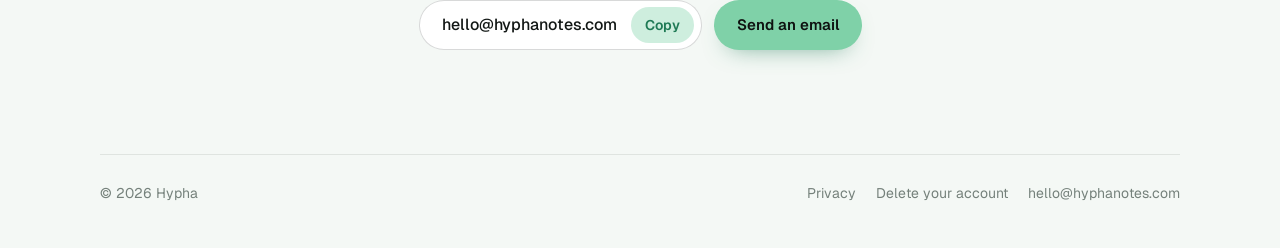
==== commit c47d0919: "Add files via upload" ====
--- a/index.html
+++ b/index.html
@@ -2,107 +2,361 @@
 <html lang="en">
 <head>
 <meta charset="utf-8">
-<meta name="viewport" content="width=device-width, initial-scale=1">
-<title>Hypha — notes that find each other</title>
-<meta name="description" content="Plant a thought in a second. Hypha connects it to what you wrote before and brings old ideas back when they matter.">
+<meta name="viewport" content="width=device-width, initial-scale=1, viewport-fit=cover">
+<title>Hypha · Notes that connect</title>
+<meta name="description" content="Hypha is a notes app that connects what you write today to what you wrote before, and tells you why each connection matters.">
 <meta name="theme-color" content="#7FD1A8">
 <link rel="icon" href="/favicon.png">
 <link rel="apple-touch-icon" href="/apple-touch-icon.png">
-<meta property="og:title" content="Hypha — notes that find each other">
-<meta property="og:description" content="Plant a thought in a second. Hypha connects it to what you wrote before and brings old ideas back when they matter.">
+<meta property="og:title" content="Hypha · Notes that connect">
+<meta property="og:description" content="Your past notes already hold the answer. Hypha finds them, and tells you why they matter now.">
 <meta property="og:image" content="https://hyphanotes.com/icon-512.png">
 <link rel="preconnect" href="https://fonts.googleapis.com">
 <link rel="preconnect" href="https://fonts.gstatic.com" crossorigin>
-<link href="https://fonts.googleapis.com/css2?family=Geist:wght@400;500;600&display=swap" rel="stylesheet">
-<link rel="stylesheet" href="/style.css?v=4">
+<link href="https://fonts.googleapis.com/css2?family=Geist:wght@400;500;600&family=Geist+Mono:wght@400;500&display=swap" rel="stylesheet">
+<link rel="stylesheet" href="/style.css?v=5">
 </head>
 <body>
 <div class="wrap">
 <header class="top">
-  <a class="lockup" href="/"><svg viewBox="308 172 408 680" aria-hidden="true"><path class="mark" d="M372 236 L372 788" stroke-width="128" stroke-linecap="round"/><path class="mark" d="M372 560 C372 430,652 410,652 560 L652 610" stroke-width="128" stroke-linecap="round"/><circle class="dot" cx="652" cy="788" r="64"/></svg>hypha</a>
-  <nav class="nav"><a href="/#features">Features</a><a href="/privacy">Privacy</a><a href="/#contact">Contact</a></nav>
+  <a class="lockup" href="/" aria-label="Hypha home"><svg viewBox="308 172 408 680" aria-hidden="true"><path class="mark" d="M372 236 L372 788" stroke-width="128" stroke-linecap="round"/><path class="mark" d="M372 560 C372 430,652 410,652 560 L652 610" stroke-width="128" stroke-linecap="round"/><circle class="dot" cx="652" cy="788" r="64"/></svg>hypha</a>
+  <nav class="nav"><a href="#how">How it works</a><a class="opt" href="#reasons">Connections</a><a href="/privacy">Privacy</a><a href="#contact">Contact</a></nav>
 </header>
+
 <main>
 <section class="hero">
+  <canvas class="field-bg" id="field" aria-hidden="true"></canvas>
   <div>
-    <div class="eyebrow">Notes that find each other</div>
-    <h1>Catch it before it slips.</h1>
-    <p class="lede">Open Hypha and you’re already writing. Plant a thought in a second — Hypha quietly connects it to what you wrote before, shows you why, and brings old ideas back when they matter again.</p>
-    <div class="stores">
-      <span class="pill primary">Coming soon to iPhone</span>
-      <span class="pill ghost">Coming soon to Android</span>
-    </div>
-    <p class="soon">Want to try it early? Write to <a href="mailto:hello@hyphanotes.com">hello@hyphanotes.com</a>.</p>
-  </div>
-  <div class="phone" aria-hidden="true">
-    <div class="screen">
-      <div class="meta">Nov 2 · 21:40 <span class="tag">Game Design</span></div>
-      <h3>Players keep quitting my game at level 3.</h3>
-      <div class="card together">
-        <div class="eb">✦ TOGETHER</div>
-        <p>People leave when the next win feels too far away. Your note on daily streaks already has the fix: one small goal at a time.</p>
-        <p style="color:#4b5752"><span style="color:#1f7a55">→</span> Add a tiny daily challenge before level 3 and see who stays.</p>
-      </div>
-      <div class="label">CONNECTED TO</div>
-      <div class="card">
-        <p style="margin:0;font-weight:500">Streaks work because each day asks for just one small thing.</p>
-        <div class="why"><b>Solution ·</b> a small daily goal keeps people past the hard part · Oct 14</div>
-      </div>
-      <div class="card">
-        <p style="margin:0;font-weight:500">Flow: raise the challenge slowly, never in one jump.</p>
-        <div class="why"><b>Same problem ·</b> level 3 may simply be too big a step · Sep 30</div>
-      </div>
-      <div class="bar"><span>Written Nov 2</span><span>Edit</span></div>
-    </div>
-  </div>
-</section>
-
-<section class="features" id="features">
-  <div class="feature"><div class="ico">✎</div><h2>Opens straight into writing</h2><p>No folders, no titles, no setup. Type, speak or snap a photo and tap Plant. Share from any app to save a link or a line.</p></div>
-  <div class="feature"><div class="ico">⌁</div><h2>Connections, with proof</h2><p>Every link quotes both notes and says what the old one adds — a solution, an example, the same problem, a contradiction.</p></div>
-  <div class="feature"><div class="ico">✦</div><h2>What they say together</h2><p>When a few notes meet, Hypha writes the idea none of them says alone — and one small next step.</p></div>
-  <div class="feature"><div class="ico">↺</div><h2>Forgotten notes come back</h2><p>One gentle notification a day brings back an old note that matters again, or what you wrote a month ago today.</p></div>
-  <div class="feature"><div class="ico">◷</div><h2>Your day, your week</h2><p>A short read on what you kept coming back to, the themes, and the notes worth rereading. A timeline of every week.</p></div>
-  <div class="feature"><div class="ico">◎</div><h2>A map of your mind</h2><p>Your topics as a living network. Zoom into one to see how its notes link — and where they reach into others.</p></div>
+    <div class="label">A notes app that remembers for you</div>
+    <h1>Your past notes already hold <em>the answer.</em></h1>
+    <p class="lede">Write a thought in seconds. Hypha reads it against everything you have written before, brings back the notes that genuinely help, and tells you in one line why each one matters now.</p>
+    <div class="actions">
+      <a class="btn primary" href="mailto:hello@hyphanotes.com?subject=Hypha%20early%20access">Request early access</a>
+      <a class="btn ghost" href="#how">See how it works</a>
+    </div>
+    <p class="soon">Coming soon to iPhone and Android.</p>
+  </div>
+
+  <div class="demo">
+    <div class="net" id="net" role="img" aria-label="An example: a new note links to two older notes, each with a one-line reason.">
+      <svg class="threads" id="threads" aria-hidden="true"></svg>
+    </div>
+    <div class="who" role="group" aria-label="Example notes">
+      <span>EXAMPLE</span>
+      <button type="button" data-s="0" aria-pressed="true">Developer</button>
+      <button type="button" data-s="1" aria-pressed="false">Creator</button>
+      <button type="button" data-s="2" aria-pressed="false">Artist</button>
+    </div>
+  </div>
+</section>
+
+<section class="block" id="how">
+  <div class="head">
+    <div>
+      <div class="label">How it works</div>
+      <h2>Capture now. Connect later. Understand why.</h2>
+    </div>
+    <p>Most notes are written once and never read again. Hypha keeps them working: every new thought is a chance for an old one to become useful.</p>
+  </div>
+  <ol class="steps3">
+    <li><div class="num">01</div><h3>Capture</h3><p>Type, speak, or photograph a page. There are no folders to choose and nothing to set up first. The app opens straight into writing.</p></li>
+    <li><div class="num">02</div><h3>Connect</h3><p>Hypha reads the new note against your whole history and shortlists the few notes that genuinely help, not the ones that merely share a word.</p></li>
+    <li><div class="num">03</div><h3>Understand</h3><p>Each connection states its reason in a single line, so you know in a glance whether it is a past solution, an example, or a problem returning.</p></li>
+  </ol>
+</section>
+
+<section class="block" id="reasons">
+  <div class="head">
+    <div>
+      <div class="label">Every link has a reason</div>
+      <h2>Not just related. Related in a way you can use.</h2>
+    </div>
+    <p>Hypha names what an older note brings to the one you just wrote. Five kinds of connection cover almost everything worth bringing back.</p>
+  </div>
+  <div class="roles">
+    <article class="role">
+      <div class="label">Solution</div>
+      <h3>You have solved this before.</h3>
+      <p>An earlier note that answers the question you are asking now.</p>
+      <div class="pair"><div><small>Today</small>Feed endpoint is slow again since comments shipped.</div><div class="arrow">↳ connects to</div><div><small>Aug 2025</small>An index on (user_id, created_at) took the feed from 2.1 s to 40 ms.</div></div>
+    </article>
+    <article class="role">
+      <div class="label">Same problem</div>
+      <h3>It is back, in a new form.</h3>
+      <p>The issue you met before, showing up somewhere else.</p>
+      <div class="pair"><div><small>Today</small>Two videos have been waiting to be edited for a month.</div><div class="arrow">↳ connects to</div><div><small>Aug 2025</small>Weekly uploads for six months. Editing is where everything stalls.</div></div>
+    </article>
+    <article class="role">
+      <div class="label">Example</div>
+      <h3>A concrete case of the idea.</h3>
+      <p>Something you saw or did that shows the principle at work.</p>
+      <div class="pair"><div><small>Today</small>Price for a café mural, three metres wide.</div><div class="arrow">↳ connects to</div><div><small>Apr 2025</small>Per-piece pricing: $150 a bust, $300 full body. Clients prefer it.</div></div>
+    </article>
+    <article class="role">
+      <div class="label">Contradiction</div>
+      <h3>You used to think otherwise.</h3>
+      <p>An older belief that disagrees with what you wrote today.</p>
+      <div class="pair"><div><small>Today</small>Started at 7 this week and got more done before lunch than in a whole night.</div><div class="arrow">↳ connects to</div><div><small>Mar 2025</small>I focus best after 11 pm. Mornings are for light review.</div></div>
+    </article>
+    <article class="role">
+      <div class="label">Continues</div>
+      <h3>The next step of a thread.</h3>
+      <p>Work you started earlier that this note picks up again.</p>
+      <div class="pair"><div><small>Today</small>A pipeline that turns the week's commits into a devlog post.</div><div class="arrow">↳ connects to</div><div><small>Mar 2026</small>Generate a weekly changelog from merged pull requests.</div></div>
+    </article>
+  </div>
+</section>
+
+<section class="block" id="principles">
+  <div class="head">
+    <div>
+      <div class="label">Precision over volume</div>
+      <h2>Fewer links. Better links.</h2>
+    </div>
+    <p>A notes app that links everything to everything is noise. Hypha is deliberately strict about what it shows you.</p>
+  </div>
+  <div class="principles">
+    <div><h3>Meaning, not keywords</h3><p>Two notes that both mention coffee are not connected. A link appears only when the older note changes what you would do next.</p></div>
+    <div><h3>Checked twice</h3><p>Every proposed connection is reviewed a second time on its own before you see it. Weak or invented reasons are dropped.</p></div>
+    <div><h3>Across languages</h3><p>Write in Turkish, Spanish or English. A note in one language can bring back a note you wrote in another.</p></div>
+    <div><h3>You stay in charge</h3><p>If a connection is wrong, remove it with one tap. Hypha will not suggest those two notes together again.</p></div>
+  </div>
+</section>
+
+<section class="block" id="features">
+  <div class="head">
+    <div>
+      <div class="label">Also in Hypha</div>
+      <h2>Everything else, without the clutter.</h2>
+    </div>
+    <p>The rest of the app is designed to stay out of the way until you need it.</p>
+  </div>
+  <div class="more">
+    <div><h3>Voice notes</h3><p>Speak while you walk. The recording becomes text and connects like any other note.</p></div>
+    <div><h3>Photographed pages</h3><p>A whiteboard, a book page or handwritten notes are read into searchable text.</p></div>
+    <div><h3>Topics that sort themselves</h3><p>Notes gather under a few broad topics, named for you and kept tidy as you write.</p></div>
+    <div><h3>A map of your thinking</h3><p>See your topics as a network and how they reach into one another.</p></div>
+    <div><h3>Your day and your week</h3><p>A short summary of what you kept returning to, and the notes worth rereading.</p></div>
+    <div><h3>Together</h3><p>When several notes meet, Hypha writes the one insight they share, with a small next step.</p></div>
+    <div><h3>Search by meaning</h3><p>Find a note by what it was about, even when you cannot remember the words.</p></div>
+    <div><h3>Bring your notes</h3><p>Import from Notion, Evernote, Markdown or plain text, with their original dates.</p></div>
+    <div><h3>Every device</h3><p>Your notes and photos stay in sync across all your devices.</p></div>
+  </div>
+</section>
+
+<section class="block" id="privacy">
+  <div class="privacy-band">
+    <div>
+      <div class="label">Privacy</div>
+      <h2>Your notes stay yours.</h2>
+    </div>
+    <div>
+      <ul>
+        <li><strong>No ads and no trackers.</strong> The app contains no analytics or advertising tools, and your data is never sold.</li>
+        <li><strong>Not used to train AI.</strong> Notes are processed through the OpenAI API, whose terms exclude training on this data.</li>
+        <li><strong>AI is optional.</strong> Turn connections off and nothing is sent for processing.</li>
+        <li><strong>Leave whenever you like.</strong> Delete your account inside the app and everything is removed from our servers.</li>
+      </ul>
+      <p class="more-link"><a href="/privacy">Read the full privacy policy</a></p>
+    </div>
+  </div>
 </section>
 
 <section class="contact" id="contact">
-  <div class="contact-mark" aria-hidden="true">
-    <svg viewBox="0 0 24 24"><path d="M4 6.5h16v11H4z" fill="none" stroke="currentColor" stroke-width="1.6" stroke-linejoin="round"/><path d="M4.5 7l7.5 6 7.5-6" fill="none" stroke="currentColor" stroke-width="1.6" stroke-linecap="round" stroke-linejoin="round"/></svg>
-  </div>
+  <div class="label">Contact</div>
   <h2>Say hello</h2>
-  <p>Questions, ideas, or want to try Hypha before everyone else?<br>Tell us what you think.</p>
+  <p>Questions, ideas, or want to try Hypha before everyone else? Tell us what you think.</p>
   <div class="mail">
     <button class="addr" type="button" id="copy" title="Copy address">
       <span id="addr">hello@hyphanotes.com</span>
       <span class="copy-label" id="copyLabel">Copy</span>
     </button>
-    <a class="pill primary" href="mailto:hello@hyphanotes.com">Send an email</a>
-  </div>
-</section>
-<script>
-  (function () {
-    const btn = document.getElementById('copy'), label = document.getElementById('copyLabel');
-    btn.addEventListener('click', async () => {
-      try {
-        await navigator.clipboard.writeText('hello@hyphanotes.com');
-        label.textContent = 'Copied ✓';
-      } catch (e) {
-        const r = document.createRange();
-        r.selectNodeContents(document.getElementById('addr'));
-        const sel = window.getSelection(); sel.removeAllRanges(); sel.addRange(r);
-        label.textContent = 'Press Ctrl+C';
-      }
-      btn.classList.add('done');
-      setTimeout(() => { label.textContent = 'Copy'; btn.classList.remove('done'); }, 2200);
-    });
-  })();
-</script>
+    <a class="btn primary" href="mailto:hello@hyphanotes.com">Send an email</a>
+  </div>
+</section>
 </main>
+
 <footer>
   <span>© 2026 Hypha</span>
   <span><a href="/privacy">Privacy</a><a href="/delete">Delete your account</a><a href="mailto:hello@hyphanotes.com">hello@hyphanotes.com</a></span>
 </footer>
 </div>
+
+<script>
+(function () {
+  // ---- Example notes: one new note, two older notes it connects to, two that it doesn't.
+  var S = [
+    { new: ["Today, 09:41", "Mobile app is hammering the API", "When auth came back after a 3-minute outage, every phone retried login at once. Second outage in ten minutes."],
+      a: ["Apr 14, 2025", "Postmortem: payments outage", "Every client retried at the same moment and took the API down for 40 minutes. Fix: exponential backoff with jitter.", "Solution", "You fixed this exact pattern in April: back off, with jitter."],
+      b: ["Jun 22, 2026", "Load test results", "At 1,200 requests per second the database connection pool runs out. Pool size, not CPU, is the ceiling.", "Example", "Shows where the next limit is when traffic spikes."],
+      d: [["Dec 1, 2025", "Rust finally clicked", "The borrow checker asks who owns this data right now."], ["Mar 19, 2026", "React hooks gotcha", "An object in useEffect deps reruns every render."]] },
+    { new: ["Today, 18:20", "Video idea: Big-O for non-programmers", "Most viewers leave tutorials in the first minute. How should this one open so they stay?"],
+      a: ["Apr 15, 2026", "Hook formula from Ali", "Show the finished result on screen in the first three seconds, then rewind and explain how you got there.", "Solution", "A tested opening for exactly this question."],
+      b: ["Mar 10, 2025", "Retention graph, Git video", "35% of viewers left at 0:40, right where I explained my setup instead of the promise.", "Same problem", "The first minute is where you lost them before."],
+      d: [["Jul 27, 2026", "Lighting setup", "Key light at 45°, window behind the camera."], ["Oct 30, 2025", "Shorts experiment", "1,200 new subscribers, few watch long videos."]] },
+    { new: ["Today, 22:05", "Series for the spring show", "The gallery wants eight connected pieces, something personal, a clear voice. I don't have a theme yet."],
+      a: ["Feb 22, 2026", "A theme I keep returning to", "Empty rooms right after people leave. Five sketches of it, none of them planned.", "Solution", "A theme you already return to without trying."],
+      b: ["Jun 25, 2025", "Curator feedback", "\"Technically strong, but it doesn't say anything yet.\"", "Continues", "This show is your chance to answer her."],
+      d: [["Mar 28, 2026", "Prints vs originals", "40 prints sold at the fair, one original."], ["Jan 15, 2026", "Rim light study", "A warm edge makes a figure pop off dark."]] }
+  ];
+
+  var net = document.getElementById('net'), svg = document.getElementById('threads');
+  var buttons = [].slice.call(document.querySelectorAll('.who button'));
+  var reduce = window.matchMedia('(prefers-reduced-motion: reduce)').matches;
+  var NS = 'http://www.w3.org/2000/svg';
+  var cur = 0, run = 0, timers = [];
+
+  function el(tag, cls, text) { var e = document.createElement(tag); if (cls) e.className = cls; if (text != null) e.textContent = text; return e; }
+  function card(d, cls, why) {
+    var n = el('div', 'n ' + cls);
+    n.appendChild(el('div', 'when', d[0]));
+    n.appendChild(el('b', '', d[1]));
+    var p = el('p', '', d[2]); n.appendChild(p);
+    if (why) {
+      var w = el('div', 'why'), inner = el('div'), s = el('span');
+      var role = el('i', '', why[0]); s.appendChild(role); s.appendChild(document.createTextNode(why[1]));
+      inner.appendChild(s); w.appendChild(inner); n.appendChild(w);
+    }
+    return n;
+  }
+  function narrow() { return net.clientWidth < 520; }
+  // Where each card sits (percent of the field).
+  function place(n, slot) {
+    var wide = {
+      new: [3, 2, 55], a: [47, 28, 50], b: [3, 63, 50], d0: [63, 1, 35], d1: [57, 84, 41]
+    }, small = {
+      new: [2, 1, 80], a: [18, 31, 80], b: [2, 66, 80], d0: [0, 0, 0], d1: [0, 0, 0]
+    };
+    var p = (narrow() ? small : wide)[slot];
+    n.style.left = p[0] + '%'; n.style.top = p[1] + '%'; n.style.width = p[2] + '%';
+    if (narrow() && slot[0] === 'd') n.style.display = 'none';
+  }
+  function later(ms, f) { var id = run; timers.push(setTimeout(function () { if (id === run) f(); }, reduce ? 0 : ms)); }
+  function clear() { timers.forEach(clearTimeout); timers = []; run++; [].slice.call(net.querySelectorAll('.n')).forEach(function (n) { n.remove(); }); svg.innerHTML = ''; }
+
+  // A thread from card A to card B: leaves the facing edge, curves like a hypha.
+  function anchor(r, other) {
+    var cx = r.x + r.w / 2, cy = r.y + r.h / 2, ox = other.x + other.w / 2, oy = other.y + other.h / 2;
+    var dx = ox - cx, dy = oy - cy;
+    if (Math.abs(dx) / r.w > Math.abs(dy) / r.h) return { x: dx > 0 ? r.x + r.w : r.x, y: cy + Math.max(-r.h * .25, Math.min(r.h * .25, dy * .2)), nx: dx > 0 ? 1 : -1, ny: 0 };
+    return { x: cx + Math.max(-r.w * .3, Math.min(r.w * .3, dx * .25)), y: dy > 0 ? r.y + r.h : r.y, nx: 0, ny: dy > 0 ? 1 : -1 };
+  }
+  function rect(n) { var b = net.getBoundingClientRect(), r = n.getBoundingClientRect(); return { x: r.left - b.left, y: r.top - b.top, w: r.width, h: r.height }; }
+  function grow(from, to, done) {
+    var A = rect(from), B = rect(to), p = anchor(A, B), q = anchor(B, A);
+    // On a phone the cards stack; a thread to a card below the middle one
+    // runs down the left margin instead of behind it.
+    if (narrow() && B.y - (A.y + A.h) > 60) {
+      p = { x: A.x + 14, y: A.y + A.h, nx: 0, ny: 1 }; q = { x: B.x + 14, y: B.y, nx: 0, ny: -1 };
+    }
+    var dist = Math.hypot(q.x - p.x, q.y - p.y), k = dist * .42;
+    var d = 'M' + p.x + ' ' + p.y + ' C' + (p.x + p.nx * k + (q.x - p.x) * .1) + ' ' + (p.y + p.ny * k) + ' ' + (q.x + q.nx * k) + ' ' + (q.y + q.ny * k - (q.y - p.y) * .08) + ' ' + q.x + ' ' + q.y;
+    var g = document.createElementNS(NS, 'g');
+    var halo = document.createElementNS(NS, 'path'); halo.setAttribute('class', 't halo'); halo.setAttribute('d', d);
+    var path = document.createElementNS(NS, 'path'); path.setAttribute('class', 't'); path.setAttribute('d', d);
+    var tipG = document.createElementNS(NS, 'circle'); tipG.setAttribute('class', 'tip-glow'); tipG.setAttribute('r', 7);
+    var tip = document.createElementNS(NS, 'circle'); tip.setAttribute('class', 'tip'); tip.setAttribute('r', 2.6);
+    g.appendChild(halo); g.appendChild(path); g.appendChild(tipG); g.appendChild(tip); svg.appendChild(g);
+    var len = path.getTotalLength();
+    [halo, path].forEach(function (x) { x.style.strokeDasharray = len; x.style.strokeDashoffset = len; });
+    // Little side filaments, like hyphae branching as they grow.
+    var branches = [];
+    [.28, .52, .74].forEach(function (f, i) {
+      var pt = path.getPointAtLength(len * f), pt2 = path.getPointAtLength(len * f + 2);
+      var ang = Math.atan2(pt2.y - pt.y, pt2.x - pt.x) + (i % 2 ? 1 : -1) * (0.7 + Math.random() * .4);
+      var L = 10 + Math.random() * 12, mx = pt.x + Math.cos(ang) * L * .6, my = pt.y + Math.sin(ang) * L * .6;
+      var ex = pt.x + Math.cos(ang + .3) * L, ey = pt.y + Math.sin(ang + .3) * L;
+      var b = document.createElementNS(NS, 'path'); b.setAttribute('class', 'b');
+      b.setAttribute('d', 'M' + pt.x + ' ' + pt.y + ' Q' + mx + ' ' + my + ' ' + ex + ' ' + ey);
+      g.insertBefore(b, path); var bl = b.getTotalLength(); b.style.strokeDasharray = bl; b.style.strokeDashoffset = bl;
+      branches.push([b, bl, f]);
+    });
+    var dur = reduce ? 1 : 1500, t0 = null, id = run;
+    function step(ts) {
+      if (id !== run) return;
+      if (t0 === null) t0 = ts;
+      var t = Math.min(1, (ts - t0) / dur), e = 1 - Math.pow(1 - t, 3);
+      [halo, path].forEach(function (x) { x.style.strokeDashoffset = len * (1 - e); });
+      var pt = path.getPointAtLength(len * e);
+      tip.setAttribute('cx', pt.x); tip.setAttribute('cy', pt.y); tipG.setAttribute('cx', pt.x); tipG.setAttribute('cy', pt.y);
+      branches.forEach(function (b) { var u = Math.max(0, Math.min(1, (e - b[2]) / .25)); b[0].style.strokeDashoffset = b[1] * (1 - u); });
+      if (t < 1) requestAnimationFrame(step);
+      else { tip.setAttribute('r', 2); tipG.style.opacity = .5; done && done(); }
+    }
+    requestAnimationFrame(step);
+  }
+  function type(p, text, done) {
+    if (reduce) { p.textContent = text; return done(); }
+    var i = 0, caret = el('span', 'caret'); p.textContent = ''; p.appendChild(caret);
+    var id = run;
+    (function tick() {
+      if (id !== run) return;
+      i += 2; p.textContent = text.slice(0, i); p.appendChild(caret);
+      if (i < text.length) setTimeout(tick, 22); else { caret.remove(); done(); }
+    })();
+  }
+
+  function show(k) {
+    clear(); cur = k;
+    buttons.forEach(function (b, i) { b.setAttribute('aria-pressed', String(i === k)); });
+    var s = S[k];
+    var nNew = card(s.new, 'new hidden'), nA = card(s.a, 'dim', [s.a[3], s.a[4]]), nB = card(s.b, 'dim', [s.b[3], s.b[4]]);
+    var d0 = card(s.d[0], 'dim'), d1 = card(s.d[1], 'dim');
+    [[nNew, 'new'], [nA, 'a'], [nB, 'b'], [d0, 'd0'], [d1, 'd1']].forEach(function (x) { place(x[0], x[1]); net.appendChild(x[0]); });
+    var body = nNew.querySelector('p'), text = s.new[2];
+    body.textContent = '';
+    later(350, function () {
+      nNew.classList.remove('hidden');
+      type(body, text, function () {
+        later(450, function () { grow(nNew, nA, function () { nA.classList.add('lit'); }); });
+        later(2300, function () { grow(nNew, nB, function () { nB.classList.add('lit'); }); });
+        later(9200, function () { if (!paused) show((cur + 1) % S.length); });
+      });
+    });
+  }
+  var paused = false;
+  buttons.forEach(function (b, i) { b.addEventListener('click', function () { paused = true; show(i); }); });
+  // Redraw on resize (threads are measured from the cards).
+  var rt; window.addEventListener('resize', function () { clearTimeout(rt); rt = setTimeout(function () { show(cur); drawField(); }, 200); });
+  // Only animate while the hero is on screen.
+  if ('IntersectionObserver' in window) {
+    var seen = false;
+    new IntersectionObserver(function (es) { if (es[0].isIntersecting && !seen) { seen = true; show(0); } }, { threshold: .2 }).observe(net);
+  } else show(0);
+
+  // ---- Background: faint hyphae, drawn once.
+  var cv = document.getElementById('field');
+  function drawField() {
+    var r = cv.getBoundingClientRect(), dpr = Math.min(2, window.devicePixelRatio || 1);
+    cv.width = r.width * dpr; cv.height = r.height * dpr;
+    var c = cv.getContext('2d'); c.scale(dpr, dpr); c.clearRect(0, 0, r.width, r.height);
+    var dark = getComputedStyle(document.documentElement).getPropertyValue('--bg').trim().indexOf('#0') === 0;
+    c.strokeStyle = dark ? 'rgba(127,209,168,.075)' : 'rgba(31,122,85,.075)'; c.lineWidth = 1; c.lineCap = 'round';
+    var seed = 7; function rnd() { seed = (seed * 16807) % 2147483647; return seed / 2147483647; }
+    function hypha(x, y, a, life, depth) {
+      c.beginPath(); c.moveTo(x, y);
+      for (var i = 0; i < life; i++) {
+        a += (rnd() - .5) * .35; x += Math.cos(a) * 6; y += Math.sin(a) * 6; c.lineTo(x, y);
+        if (depth < 3 && rnd() < .035) { c.stroke(); hypha(x, y, a + (rnd() < .5 ? -1 : 1) * (.6 + rnd() * .5), life * .55, depth + 1); c.beginPath(); c.moveTo(x, y); }
+      }
+      c.stroke();
+    }
+    for (var i = 0; i < 16; i++) hypha(rnd() * r.width, rnd() * r.height, rnd() * Math.PI * 2, 40 + rnd() * 50, 0);
+  }
+  drawField();
+
+  // ---- Copy the email address.
+  var btn = document.getElementById('copy'), label = document.getElementById('copyLabel');
+  btn.addEventListener('click', function () {
+    function ok() { label.textContent = 'Copied'; btn.classList.add('done'); setTimeout(function () { label.textContent = 'Copy'; btn.classList.remove('done'); }, 2200); }
+    try {
+      navigator.clipboard.writeText('hello@hyphanotes.com').then(ok, function () {
+        var rg = document.createRange(); rg.selectNodeContents(document.getElementById('addr'));
+        var sel = window.getSelection(); sel.removeAllRanges(); sel.addRange(rg); label.textContent = 'Press Ctrl+C';
+      });
+    } catch (e) {}
+  });
+})();
+</script>
 </body>
 </html>
--- a/style.css
+++ b/style.css
@@ -1,152 +1,218 @@
-/* Hypha · hyphanotes.com — same tokens as the app (Mint #7FD1A8, Ink #0E1110) */
+/* Hypha · hyphanotes.com
+   Living-network direction: the page is a quiet field where notes sit and
+   threads grow between them. Mint is the thread, ink is the text.
+   Type: Geist for reading, Geist Mono for the app's own labels (roles, dates). */
 :root {
-  --bg-top: #ffffff;
-  --bg-bottom: #eef7f2;
-  --text: #1b2320;
-  --text2: #4b5752;
-  --text3: #707c76;
+  --bg: #f4f8f5;
+  --bg-deep: #e9f2ec;
+  --surface: #ffffff;
+  --text: #121715;
+  --text-2: #46524c;
+  --text-3: #75817b;
+  --line: rgba(18, 23, 21, .09);
+  --line-strong: rgba(18, 23, 21, .16);
+  --mint: #7fd1a8;
+  --thread: #2f9a6a;
   --accent: #1f7a55;
-  --mint: #7fd1a8;
   --ink: #0e1110;
-  --card: #ffffff;
-  --line: rgba(14, 17, 16, .08);
-  --shadow: 0 10px 28px -14px rgba(14, 40, 30, .18);
+  --glow: rgba(127, 209, 168, .38);
+  --shadow: 0 1px 0 rgba(255, 255, 255, .6) inset, 0 14px 32px -20px rgba(14, 40, 30, .35);
+  --sans: "Geist", system-ui, -apple-system, "Segoe UI", sans-serif;
+  --mono: "Geist Mono", ui-monospace, "SFMono-Regular", Menlo, monospace;
+  color-scheme: light;
 }
 @media (prefers-color-scheme: dark) {
-  :root {
-    --bg-top: #0e1110;
-    --bg-bottom: #0e1110;
-    --text: #eef2ef;
-    --text2: #b9c2bd;
-    --text3: #87918c;
+  :root:not([data-theme="light"]) {
+    --bg: #0d100f;
+    --bg-deep: #111614;
+    --surface: #161b19;
+    --text: #edf2ef;
+    --text-2: #b4bfb9;
+    --text-3: #7f8a85;
+    --line: rgba(255, 255, 255, .08);
+    --line-strong: rgba(255, 255, 255, .15);
+    --thread: #7fd1a8;
     --accent: #7fd1a8;
-    --card: #181d1b;
-    --line: rgba(255, 255, 255, .08);
-    --shadow: 0 12px 30px -14px rgba(0, 0, 0, .7);
+    --glow: rgba(127, 209, 168, .28);
+    --shadow: 0 18px 40px -22px rgba(0, 0, 0, .8);
+    color-scheme: dark;
   }
 }
+:root[data-theme="dark"] {
+  --bg: #0d100f; --bg-deep: #111614; --surface: #161b19; --text: #edf2ef; --text-2: #b4bfb9; --text-3: #7f8a85;
+  --line: rgba(255, 255, 255, .08); --line-strong: rgba(255, 255, 255, .15); --thread: #7fd1a8; --accent: #7fd1a8;
+  --glow: rgba(127, 209, 168, .28); --shadow: 0 18px 40px -22px rgba(0, 0, 0, .8); color-scheme: dark;
+}
 
 * { box-sizing: border-box; margin: 0; padding: 0; }
-html { -webkit-text-size-adjust: 100%; }
-body {
-  font-family: "Geist", "Inter", system-ui, -apple-system, "Segoe UI", sans-serif;
-  color: var(--text);
-  background: var(--bg-bottom) linear-gradient(var(--bg-top), var(--bg-bottom) 900px) no-repeat;
-  line-height: 1.55;
-  min-height: 100vh;
-}
-@media (prefers-color-scheme: dark) {
-  body { background: #0e1110 radial-gradient(1200px 600px at 50% -200px, rgba(127, 209, 168, .10), transparent 70%) no-repeat; }
-}
-a { color: var(--accent); text-decoration-thickness: 1px; text-underline-offset: 3px; }
-
-.wrap { max-width: 1040px; margin: 0 auto; padding: 0 24px; }
+html { -webkit-text-size-adjust: 100%; scroll-behavior: smooth; }
+body { font-family: var(--sans); color: var(--text); background: var(--bg); line-height: 1.55; font-size: 17px; }
+a { color: var(--accent); text-underline-offset: 3px; text-decoration-thickness: 1px; }
+::selection { background: var(--glow); }
+:focus-visible { outline: 2px solid var(--thread); outline-offset: 3px; border-radius: 6px; }
+
+.wrap { max-width: 1120px; margin: 0 auto; padding-left: max(20px, env(safe-area-inset-left, 0px)); padding-right: max(20px, env(safe-area-inset-right, 0px)); }
 
 /* header */
-.top { display: flex; align-items: center; justify-content: space-between; padding: 26px 0; }
+.top { display: flex; align-items: center; justify-content: space-between; gap: 16px; padding-block: 26px; }
 .lockup { display: inline-flex; align-items: flex-start; color: var(--text); text-decoration: none; font-weight: 500; font-size: 24px; letter-spacing: -.02em; line-height: 1.3; }
 .lockup svg { margin-top: calc(24px * .295); height: calc(24px * .71); width: auto; margin-right: calc(24px * .30); }
 .lockup .mark { fill: none; stroke: var(--accent); }
 .lockup .dot { fill: var(--accent); }
-.nav { display: flex; gap: 22px; font-size: 15px; }
-.nav a { color: var(--text2); text-decoration: none; }
+.nav { display: flex; gap: 26px; font-size: 15px; }
+.nav a { color: var(--text-2); text-decoration: none; }
 .nav a:hover { color: var(--text); }
 
+/* small type */
+.label { font-family: var(--mono); font-size: 12px; letter-spacing: .08em; text-transform: uppercase; color: var(--accent); }
+h1, h2, h3 { text-wrap: balance; letter-spacing: -.03em; font-weight: 600; }
+
 /* hero */
-.hero { display: grid; grid-template-columns: 1.1fr .9fr; gap: 56px; align-items: center; padding: 48px 0 72px; }
-.eyebrow { font-size: 13px; letter-spacing: .14em; text-transform: uppercase; color: var(--accent); font-weight: 600; }
-h1 { font-size: clamp(40px, 6vw, 64px); line-height: 1.04; letter-spacing: -.035em; font-weight: 600; margin: 14px 0 18px; }
-.lede { font-size: 19px; color: var(--text2); max-width: 30em; }
-.stores { display: flex; gap: 12px; flex-wrap: wrap; margin-top: 30px; }
-.pill { display: inline-flex; align-items: center; gap: 10px; height: 48px; padding: 0 20px; border-radius: 24px; font-size: 15px; font-weight: 600; text-decoration: none; }
-.pill.primary { background: var(--mint); color: var(--ink); box-shadow: 0 8px 18px -10px rgba(31, 122, 85, .45); }
-.pill.ghost { background: var(--card); color: var(--text2); border: 1px solid var(--line); font-weight: 500; }
-.soon { font-size: 13px; color: var(--text3); margin-top: 12px; }
-
-/* phone mock */
-.phone { justify-self: center; width: 300px; border-radius: 44px; padding: 10px; background: #111; box-shadow: 0 40px 80px -30px rgba(14, 40, 30, .45); }
-.screen { border-radius: 35px; overflow: hidden; background: linear-gradient(#fff, #eef7f2); color: #1b2320; padding: 40px 18px 84px; min-height: 600px; position: relative; font-size: 14px; }
-.screen .meta { font-size: 11.5px; color: #707c76; }
-.screen .tag { display: inline-block; padding: 3px 9px; border-radius: 9px; background: rgba(127, 209, 168, .25); color: #1f7a55; font-weight: 500; font-size: 11px; margin-left: 6px; }
-.screen h3 { font-size: 20px; line-height: 1.22; letter-spacing: -.02em; font-weight: 600; margin: 8px 0 14px; }
-.card { background: #fff; border: 1px solid rgba(14, 17, 16, .07); border-radius: 18px; padding: 12px 14px; box-shadow: 0 6px 16px -10px rgba(14, 40, 30, .16); margin-bottom: 10px; }
-.card.together { border-color: rgba(127, 209, 168, .6); }
-.card .eb { font-size: 10px; letter-spacing: .12em; font-weight: 600; color: #1f7a55; }
-.card p { font-size: 12.8px; line-height: 1.45; margin-top: 5px; }
-.card .why { font-size: 11.5px; color: #707c76; margin-top: 4px; }
-.card .why b { color: #1f7a55; font-weight: 600; }
-.label { font-size: 10px; letter-spacing: .12em; color: #707c76; font-weight: 600; margin: 14px 0 8px; }
-.bar { position: absolute; left: 14px; right: 14px; bottom: 16px; display: flex; align-items: center; justify-content: space-between; background: #fff; border: 1px solid rgba(14, 17, 16, .07); border-radius: 30px; padding: 7px 7px 7px 18px; box-shadow: 0 6px 16px -10px rgba(14, 40, 30, .16); font-size: 12.5px; color: #707c76; }
-.bar span:last-child { background: #7fd1a8; color: #0e1110; font-weight: 600; padding: 9px 26px; border-radius: 20px; }
-
-/* features */
-.features { display: grid; grid-template-columns: repeat(3, 1fr); gap: 16px; padding-bottom: 80px; }
-.feature { background: var(--card); border: 1px solid var(--line); border-radius: 22px; padding: 24px; box-shadow: var(--shadow); }
-.feature .ico { width: 36px; height: 36px; border-radius: 18px; background: rgba(127, 209, 168, .22); display: flex; align-items: center; justify-content: center; color: var(--accent); font-size: 17px; margin-bottom: 14px; }
-.feature h2 { font-size: 18px; letter-spacing: -.01em; font-weight: 600; margin-bottom: 6px; }
-.feature p { font-size: 15px; color: var(--text2); }
+.hero { position: relative; display: grid; grid-template-columns: minmax(0, 1fr) minmax(0, 1.08fr); gap: 56px; align-items: center; padding-block: 40px 96px; }
+.hero h1 { font-size: clamp(42px, 5.6vw, 72px); line-height: 1.02; margin: 18px 0 22px; letter-spacing: -.045em; }
+.hero h1 em { font-style: normal; color: var(--accent); }
+.lede { font-size: 19px; color: var(--text-2); max-width: 31em; }
+.actions { display: flex; flex-wrap: wrap; gap: 12px; margin-top: 34px; }
+.btn { display: inline-flex; align-items: center; gap: 10px; height: 50px; padding: 0 22px; border-radius: 25px; font-size: 15px; font-weight: 600; text-decoration: none; border: 1px solid transparent; transition: transform .15s, box-shadow .2s, border-color .2s; }
+.btn:active { transform: scale(.98); }
+.btn.primary { background: var(--mint); color: var(--ink); box-shadow: 0 10px 24px -14px rgba(31, 122, 85, .7); }
+.btn.primary:hover { box-shadow: 0 12px 28px -12px rgba(31, 122, 85, .8); }
+.btn.ghost { color: var(--text); border-color: var(--line-strong); }
+.btn.ghost:hover { border-color: var(--thread); }
+.soon { margin-top: 18px; font-size: 14px; color: var(--text-3); }
+
+/* the living field */
+.field-bg { position: absolute; inset: -40px -200px 0; z-index: -1; pointer-events: none; width: calc(100% + 400px); height: calc(100% + 40px); }
+.demo { min-width: 0; }
+.net { position: relative; container-type: inline-size; aspect-ratio: 1 / 1.06; width: 100%; }
+.net svg.threads { position: absolute; inset: 0; width: 100%; height: 100%; overflow: visible; pointer-events: none; }
+.threads .t { fill: none; stroke: var(--thread); stroke-width: 1.6; stroke-linecap: round; }
+.threads .t.halo { stroke: var(--glow); stroke-width: 7; filter: blur(3px); }
+.threads .b { fill: none; stroke: var(--thread); stroke-width: .9; stroke-linecap: round; opacity: .55; }
+.threads .tip { fill: var(--thread); }
+.threads .tip-glow { fill: var(--glow); }
+
+.n { position: absolute; background: var(--surface); border: 1px solid var(--line); border-radius: 16px; padding: 1.9cqw 2.3cqw; box-shadow: var(--shadow); font-size: clamp(11.5px, 2.25cqw, 14.5px); line-height: 1.42; transition: opacity .6s, transform .6s, border-color .6s, box-shadow .6s; }
+.n .when { font-family: var(--mono); font-size: .78em; color: var(--text-3); letter-spacing: .02em; }
+.n b { display: block; font-weight: 600; margin: .25em 0 .15em; letter-spacing: -.01em; color: var(--text); }
+.n p { color: var(--text-2); }
+.n.dim { opacity: .42; }
+.n.new { border-color: var(--thread); box-shadow: 0 0 0 4px var(--glow), var(--shadow); }
+.n.hidden { opacity: 0; transform: translateY(8px); }
+.n.lit { opacity: 1; border-color: color-mix(in srgb, var(--thread) 55%, var(--line)); }
+.n .why { display: grid; grid-template-rows: 0fr; transition: grid-template-rows .55s ease, opacity .5s; opacity: 0; }
+.n .why > div { overflow: hidden; }
+.n.lit .why { grid-template-rows: 1fr; opacity: 1; }
+.n .why span { display: block; margin-top: .6em; padding-top: .55em; border-top: 1px dashed var(--line-strong); color: var(--text-2); }
+.n .why i { font-style: normal; font-family: var(--mono); font-size: .8em; letter-spacing: .06em; text-transform: uppercase; color: var(--accent); margin-right: .4em; }
+.caret { display: inline-block; width: 1px; height: 1em; background: var(--thread); vertical-align: -.15em; margin-left: 1px; animation: blink 1s steps(1) infinite; }
+@keyframes blink { 50% { opacity: 0; } }
+
+.who { display: flex; align-items: center; gap: 6px; margin-top: 18px; flex-wrap: wrap; }
+.who span { font-family: var(--mono); font-size: 12px; color: var(--text-3); margin-right: 6px; letter-spacing: .04em; }
+.who button { font: 500 13px var(--sans); color: var(--text-2); background: transparent; border: 1px solid var(--line); border-radius: 15px; padding: 6px 13px; cursor: pointer; transition: all .2s; }
+.who button:hover { border-color: var(--line-strong); color: var(--text); }
+.who button[aria-pressed="true"] { background: var(--surface); border-color: var(--thread); color: var(--text); }
+
+/* sections */
+section.block { padding-block: 88px; border-top: 1px solid var(--line); }
+.block > .head { display: grid; grid-template-columns: minmax(0, 1fr) minmax(0, 1.3fr); gap: 56px; margin-bottom: 52px; align-items: end; }
+.block h2 { font-size: clamp(32px, 3.8vw, 46px); line-height: 1.08; margin-top: 14px; }
+.block .head p { color: var(--text-2); font-size: 18px; max-width: 34em; }
+
+/* how it works */
+.steps3 { display: grid; grid-template-columns: repeat(3, minmax(0, 1fr)); gap: 0; border-top: 1px solid var(--line-strong); }
+.steps3 li { list-style: none; padding: 26px 28px 8px 0; position: relative; }
+.steps3 li + li { padding-left: 28px; border-left: 1px solid var(--line); }
+.steps3 .num { font-family: var(--mono); font-size: 13px; color: var(--accent); }
+.steps3 h3 { font-size: 22px; margin: 10px 0 10px; }
+.steps3 p { color: var(--text-2); font-size: 16px; }
+
+/* roles */
+.roles { display: grid; grid-template-columns: repeat(6, minmax(0, 1fr)); gap: 14px; }
+.roles .role { grid-column: span 2; }
+.roles .role:nth-child(-n+2) { grid-column: span 3; }
+.role { background: var(--surface); border: 1px solid var(--line); border-radius: 18px; padding: 22px 22px 20px; display: flex; flex-direction: column; gap: 12px; min-width: 0; }
+.role h3 { font-size: 19px; letter-spacing: -.015em; }
+.role > p { color: var(--text-2); font-size: 15.5px; }
+.pair { margin-top: auto; display: grid; gap: 6px; font-size: 14px; }
+.pair div { padding: 10px 12px; border-radius: 12px; background: var(--bg); border: 1px solid var(--line); color: var(--text-2); }
+.pair div small { display: block; font-family: var(--mono); font-size: 11px; color: var(--text-3); letter-spacing: .04em; margin-bottom: 2px; }
+.pair .arrow { background: none; border: 0; padding: 0 12px; font-family: var(--mono); font-size: 12px; color: var(--accent); }
+
+/* principles */
+.principles { display: grid; grid-template-columns: repeat(2, minmax(0, 1fr)); gap: 0 56px; }
+.principles div { padding: 26px 0; border-top: 1px solid var(--line); }
+.principles h3 { font-size: 21px; margin-bottom: 8px; letter-spacing: -.02em; }
+.principles p { color: var(--text-2); font-size: 16px; max-width: 30em; }
+
+/* features list */
+.more { display: grid; grid-template-columns: repeat(3, minmax(0, 1fr)); gap: 0 40px; }
+.more div { padding: 20px 0; border-top: 1px solid var(--line); }
+.more h3 { font-size: 17px; letter-spacing: -.01em; margin-bottom: 4px; }
+.more p { color: var(--text-2); font-size: 15px; }
+
+/* privacy band */
+.privacy-band { background: var(--bg-deep); border: 1px solid var(--line); border-radius: 28px; padding: 48px; display: grid; grid-template-columns: minmax(0, 1fr) minmax(0, 1.2fr); gap: 48px; }
+.privacy-band h2 { font-size: clamp(30px, 3.4vw, 40px); line-height: 1.1; margin-top: 12px; }
+.privacy-band ul { list-style: none; display: grid; gap: 14px; }
+.privacy-band li { padding-left: 26px; position: relative; color: var(--text-2); }
+.privacy-band li::before { content: ""; position: absolute; left: 0; top: .62em; width: 12px; height: 2px; border-radius: 2px; background: var(--thread); }
+.privacy-band li strong { color: var(--text); font-weight: 600; }
+.privacy-band .more-link { margin-top: 20px; font-size: 15px; }
 
 /* contact */
-.contact {
-  position: relative; overflow: hidden; text-align: center;
-  padding: 64px 28px 60px; margin: 8px 0 88px; scroll-margin-top: 24px;
-  border-radius: 32px; border: 1px solid var(--line); box-shadow: var(--shadow);
-  background: radial-gradient(640px 260px at 50% -40px, rgba(127, 209, 168, .28), transparent 72%), var(--card);
-}
-.contact-mark {
-  width: 56px; height: 56px; margin: 0 auto 20px; border-radius: 28px;
-  display: flex; align-items: center; justify-content: center;
-  background: var(--mint); color: var(--ink);
-  box-shadow: 0 10px 24px -12px rgba(31, 122, 85, .6);
-}
-.contact-mark svg { width: 26px; height: 26px; }
-.contact h2 { font-size: clamp(30px, 4vw, 40px); letter-spacing: -.03em; font-weight: 600; line-height: 1.1; }
-.contact > p { color: var(--text2); font-size: 17px; max-width: 30em; margin: 12px auto 0; }
-.contact .mail { display: flex; flex-wrap: wrap; justify-content: center; align-items: center; gap: 12px; margin-top: 30px; }
-.contact .addr {
-  display: inline-flex; align-items: center; gap: 14px; height: 52px; padding: 0 8px 0 22px;
-  border-radius: 26px; border: 1px solid var(--line); background: var(--bg-top);
-  font-family: inherit; font-size: 17px; font-weight: 500; line-height: 1; color: var(--text); cursor: pointer;
-  transition: border-color .2s, transform .15s;
-}
-.contact .addr:hover { border-color: var(--accent); }
-.contact .addr:active { transform: scale(.98); }
-.contact .copy-label {
-  height: 36px; padding: 0 14px; border-radius: 18px; display: inline-flex; align-items: center;
-  background: rgba(127, 209, 168, .22); color: var(--accent); font-size: 14px; font-weight: 600;
-}
-.contact .addr.done .copy-label { background: var(--mint); color: var(--ink); }
-.contact .pill.primary { height: 52px; padding: 0 26px; border-radius: 26px; }
-@media (prefers-color-scheme: dark) {
-  .contact .addr { background: #121614; }
-}
-
-/* long text pages */
-.doc { max-width: 720px; padding: 30px 0 80px; }
-.doc h1 { font-size: clamp(34px, 5vw, 46px); }
-.doc .updated { color: var(--text3); font-size: 14px; margin-bottom: 30px; }
-.doc .summary { background: var(--card); border: 1px solid var(--line); border-radius: 20px; padding: 20px 22px; box-shadow: var(--shadow); margin-bottom: 36px; }
-.doc .summary li { margin: 4px 0 4px 18px; color: var(--text2); }
-.doc h2 { font-size: 21px; letter-spacing: -.01em; font-weight: 600; margin: 34px 0 10px; }
-.doc p, .doc li { font-size: 16px; color: var(--text2); }
+.contact { text-align: center; padding-block: 96px 104px; border-top: 1px solid var(--line); }
+.contact h2 { font-size: clamp(34px, 4vw, 48px); line-height: 1.08; margin-top: 14px; }
+.contact > p { color: var(--text-2); font-size: 18px; margin: 14px auto 0; max-width: 30em; }
+.mail { display: flex; flex-wrap: wrap; justify-content: center; align-items: center; gap: 12px; margin-top: 32px; }
+.addr { display: inline-flex; align-items: center; gap: 14px; height: 50px; padding: 0 7px 0 22px; border-radius: 25px; border: 1px solid var(--line-strong); background: var(--surface); font: 500 16px var(--sans); color: var(--text); cursor: pointer; transition: border-color .2s; }
+.addr:hover { border-color: var(--thread); }
+.copy-label { height: 36px; padding: 0 14px; border-radius: 18px; display: inline-flex; align-items: center; background: var(--glow); color: var(--accent); font-size: 14px; font-weight: 600; }
+.addr.done .copy-label { background: var(--mint); color: var(--ink); }
+
+/* long text pages (privacy, delete) */
+.doc { max-width: 720px; padding-block: 30px 90px; }
+.doc h1 { font-size: clamp(36px, 5vw, 50px); line-height: 1.05; letter-spacing: -.04em; }
+.doc .updated { font-family: var(--mono); font-size: 13px; color: var(--text-3); margin: 12px 0 34px; }
+.doc .summary { background: var(--surface); border: 1px solid var(--line); border-radius: 20px; padding: 22px 24px; margin-bottom: 40px; }
+.doc .summary li { margin: 5px 0 5px 18px; color: var(--text-2); }
+.doc h2 { font-size: 22px; letter-spacing: -.02em; margin: 38px 0 10px; }
+.doc p, .doc li { font-size: 16.5px; color: var(--text-2); }
 .doc p + p { margin-top: 10px; }
 .doc ul { margin: 8px 0 0 20px; }
-.doc li { margin: 5px 0; }
+.doc li { margin: 6px 0; }
 .doc strong { color: var(--text); font-weight: 600; }
-.steps { counter-reset: s; list-style: none; margin: 14px 0 0 !important; }
-.steps li { counter-increment: s; position: relative; padding-left: 40px; margin: 12px 0; }
-.steps li::before { content: counter(s); position: absolute; left: 0; top: 0; width: 26px; height: 26px; border-radius: 13px; background: var(--mint); color: var(--ink); font-weight: 600; font-size: 14px; display: flex; align-items: center; justify-content: center; }
-
-footer { border-top: 1px solid var(--line); padding: 26px 0 40px; font-size: 14px; color: var(--text3); display: flex; justify-content: space-between; gap: 16px; flex-wrap: wrap; }
-footer a { color: var(--text3); text-decoration: none; margin-left: 18px; }
+.doc .steps { counter-reset: s; list-style: none; margin: 14px 0 0; }
+.doc .steps li { counter-increment: s; position: relative; padding-left: 42px; margin: 14px 0; }
+.doc .steps li::before { content: counter(s); position: absolute; left: 0; top: 0; width: 27px; height: 27px; border-radius: 14px; background: var(--mint); color: var(--ink); font: 600 14px var(--mono); display: flex; align-items: center; justify-content: center; }
+
+footer { border-top: 1px solid var(--line); padding-block: 28px 44px; font-size: 14px; color: var(--text-3); display: flex; justify-content: space-between; gap: 16px; flex-wrap: wrap; }
+footer a { color: var(--text-3); text-decoration: none; margin-left: 20px; }
 footer a:hover { color: var(--text); }
 
-@media (max-width: 860px) {
-  .hero { grid-template-columns: 1fr; gap: 44px; padding-top: 24px; }
-  .features { grid-template-columns: 1fr; }
-  .nav { gap: 14px; font-size: 14px; }
-  footer a { margin: 0 14px 0 0; }
-}
-@media (max-width: 380px) {
-  .phone { width: 100%; }
-}
+@media (max-width: 900px) {
+  .hero { grid-template-columns: 1fr; gap: 40px; padding-top: 16px; }
+  .block > .head, .privacy-band { grid-template-columns: 1fr; gap: 18px; }
+  .steps3 { grid-template-columns: 1fr; }
+  .steps3 li, .steps3 li + li { padding: 22px 0 6px; border-left: 0; border-top: 1px solid var(--line); }
+  .steps3 li:first-child { border-top: 0; }
+  .principles, .more { grid-template-columns: 1fr; }
+  .roles { grid-template-columns: 1fr; }
+  .roles .role, .roles .role:nth-child(-n+2) { grid-column: auto; }
+  .privacy-band { padding: 30px 24px; }
+  section.block { padding-block: 64px; }
+}
+@media (max-width: 560px) {
+  .nav { gap: 16px; font-size: 14px; }
+  .nav .opt { display: none; }
+  .net { aspect-ratio: 1 / 1.42; }
+  .lede { font-size: 17px; }
+  .n { font-size: 12.5px; padding: 11px 13px; }
+  footer a { margin: 0 16px 0 0; }
+}
+@media (prefers-reduced-motion: reduce) {
+  html { scroll-behavior: auto; }
+  .n, .n .why { transition: none; }
+  .caret { animation: none; }
+}
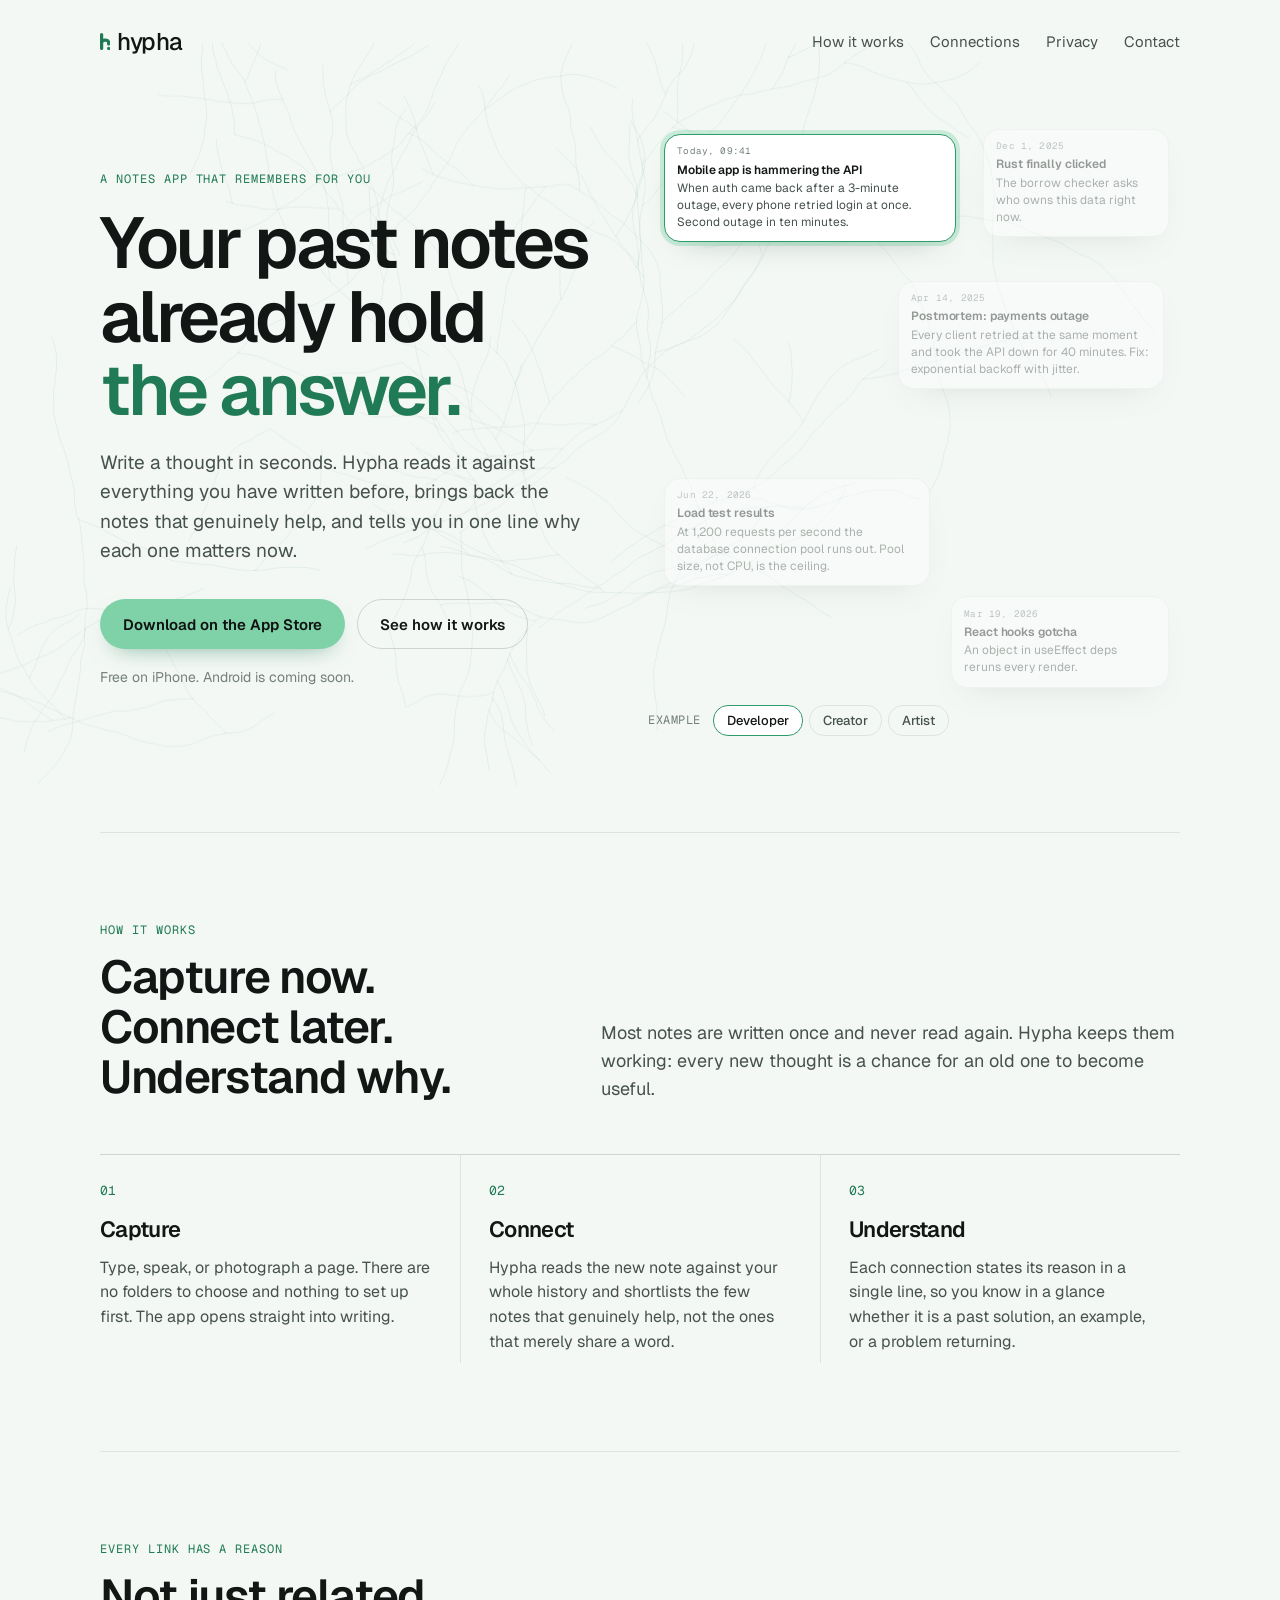
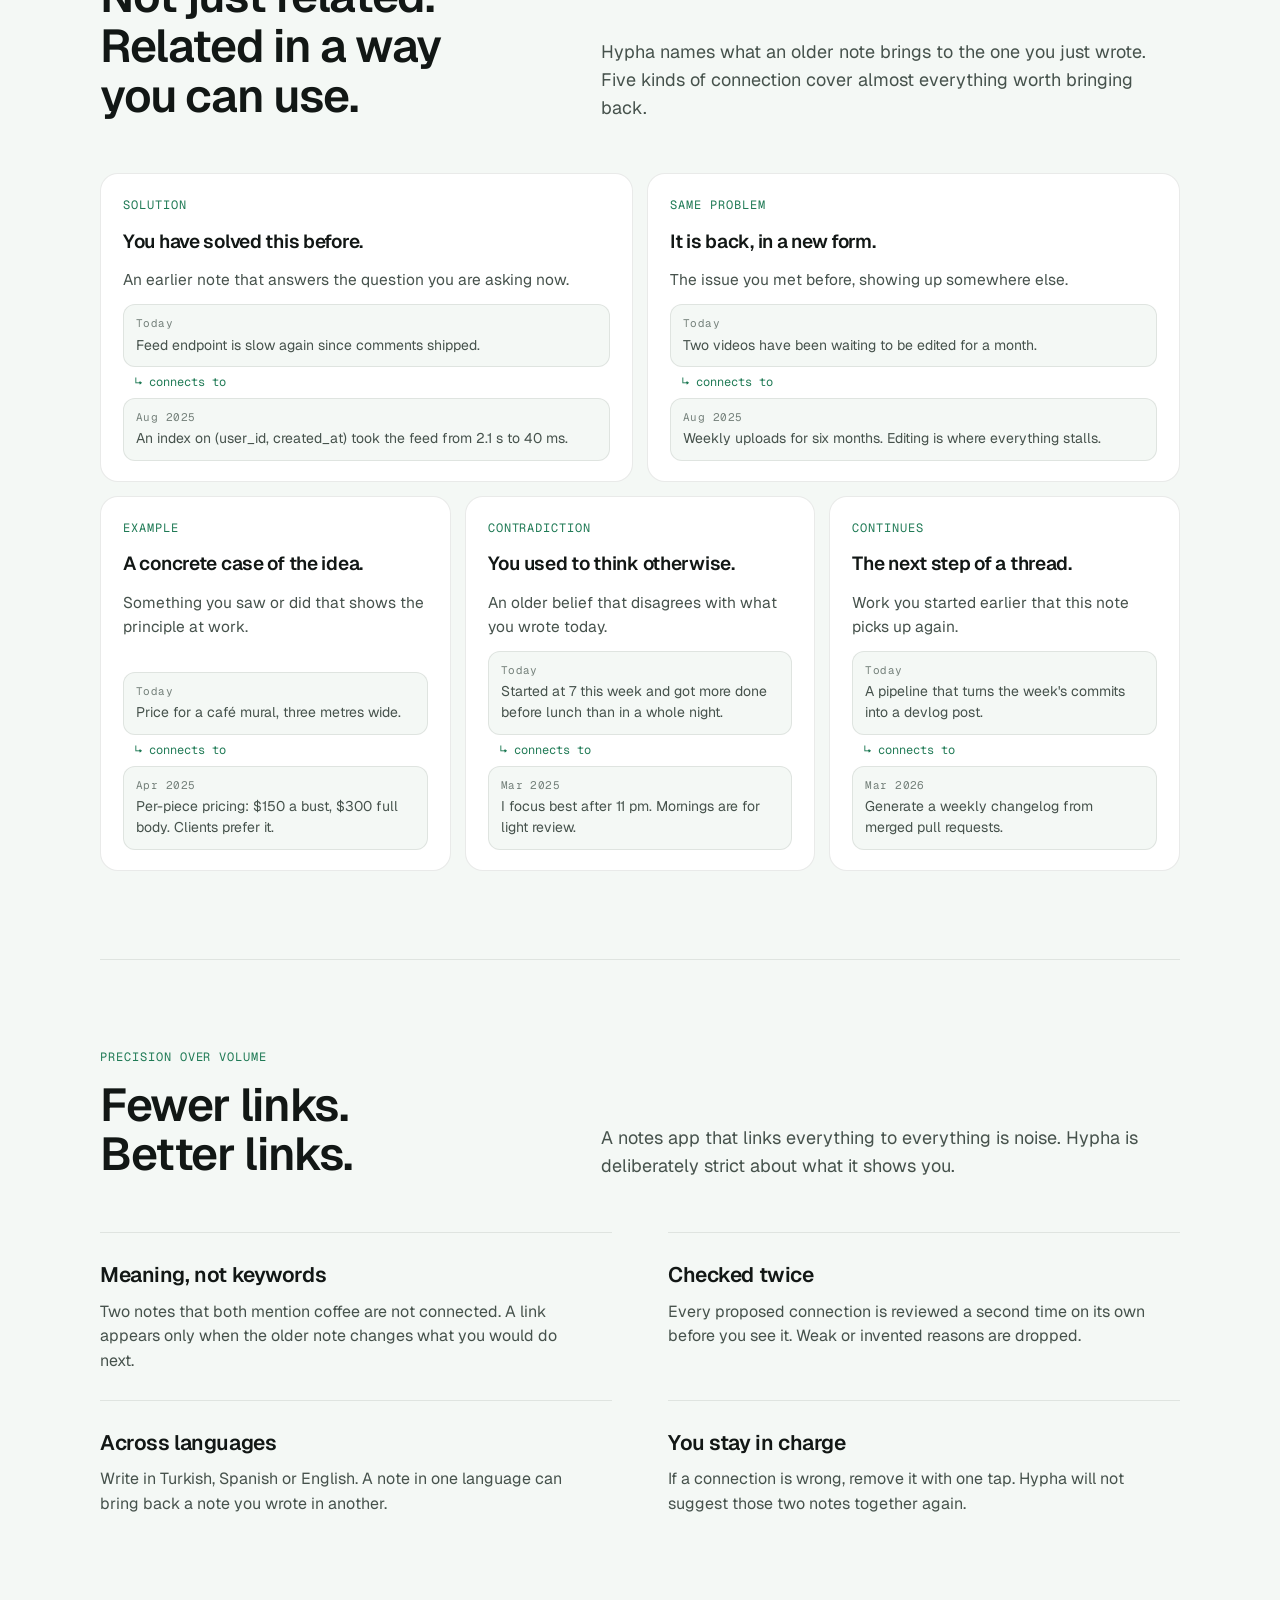
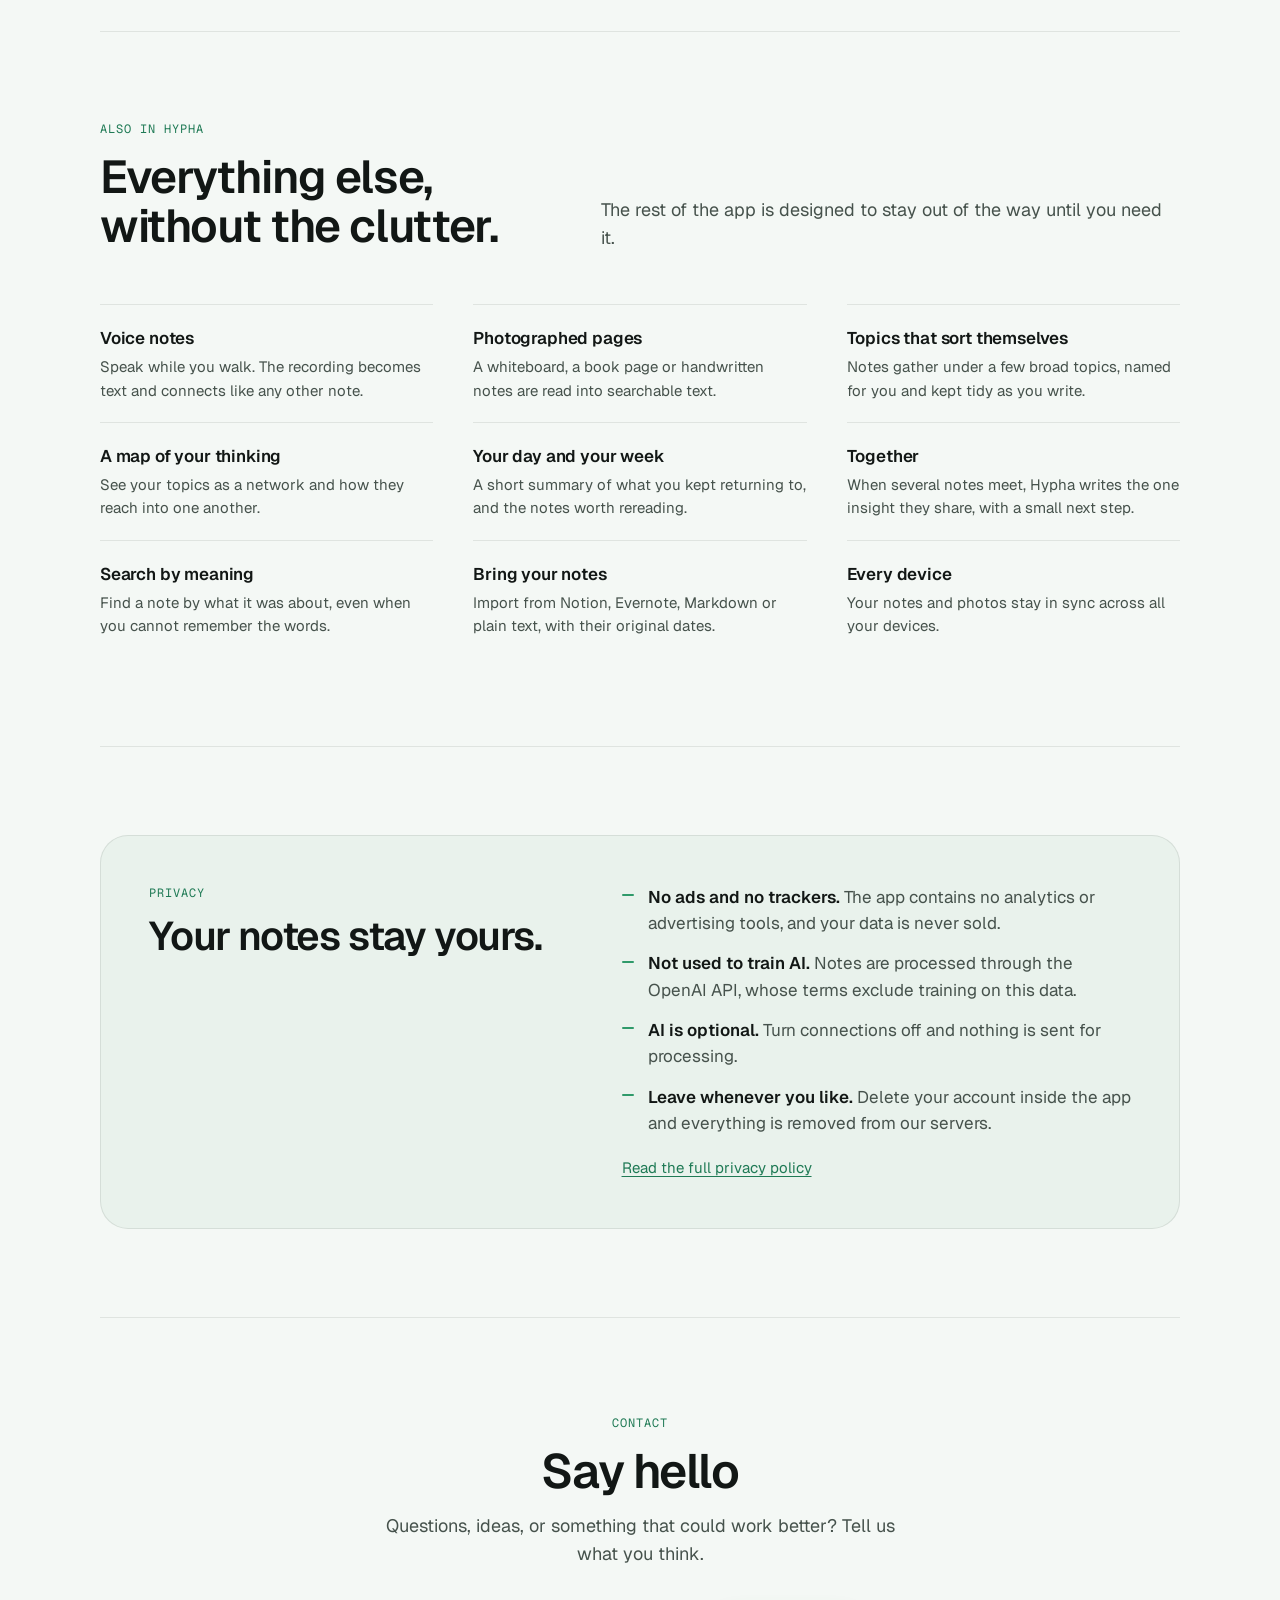
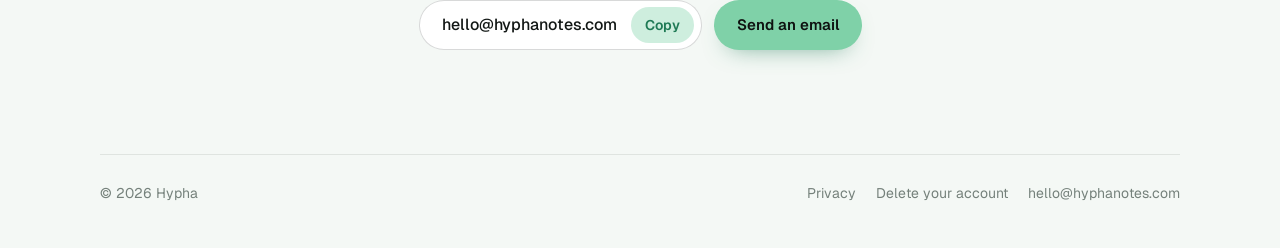
==== commit d9bee7aa: "Add files via upload" ====
--- a/index.html
+++ b/index.html
@@ -31,10 +31,10 @@
     <h1>Your past notes already hold <em>the answer.</em></h1>
     <p class="lede">Write a thought in seconds. Hypha reads it against everything you have written before, brings back the notes that genuinely help, and tells you in one line why each one matters now.</p>
     <div class="actions">
-      <a class="btn primary" href="mailto:hello@hyphanotes.com?subject=Hypha%20early%20access">Request early access</a>
+      <a class="btn primary" href="https://apps.apple.com/app/id6830665921">Download on the App Store</a>
       <a class="btn ghost" href="#how">See how it works</a>
     </div>
-    <p class="soon">Coming soon to iPhone and Android.</p>
+    <p class="soon">Free on iPhone. Android is coming soon.</p>
   </div>
 
   <div class="demo">
@@ -165,7 +165,7 @@
 <section class="contact" id="contact">
   <div class="label">Contact</div>
   <h2>Say hello</h2>
-  <p>Questions, ideas, or want to try Hypha before everyone else? Tell us what you think.</p>
+  <p>Questions, ideas, or something that could work better? Tell us what you think.</p>
   <div class="mail">
     <button class="addr" type="button" id="copy" title="Copy address">
       <span id="addr">hello@hyphanotes.com</span>
